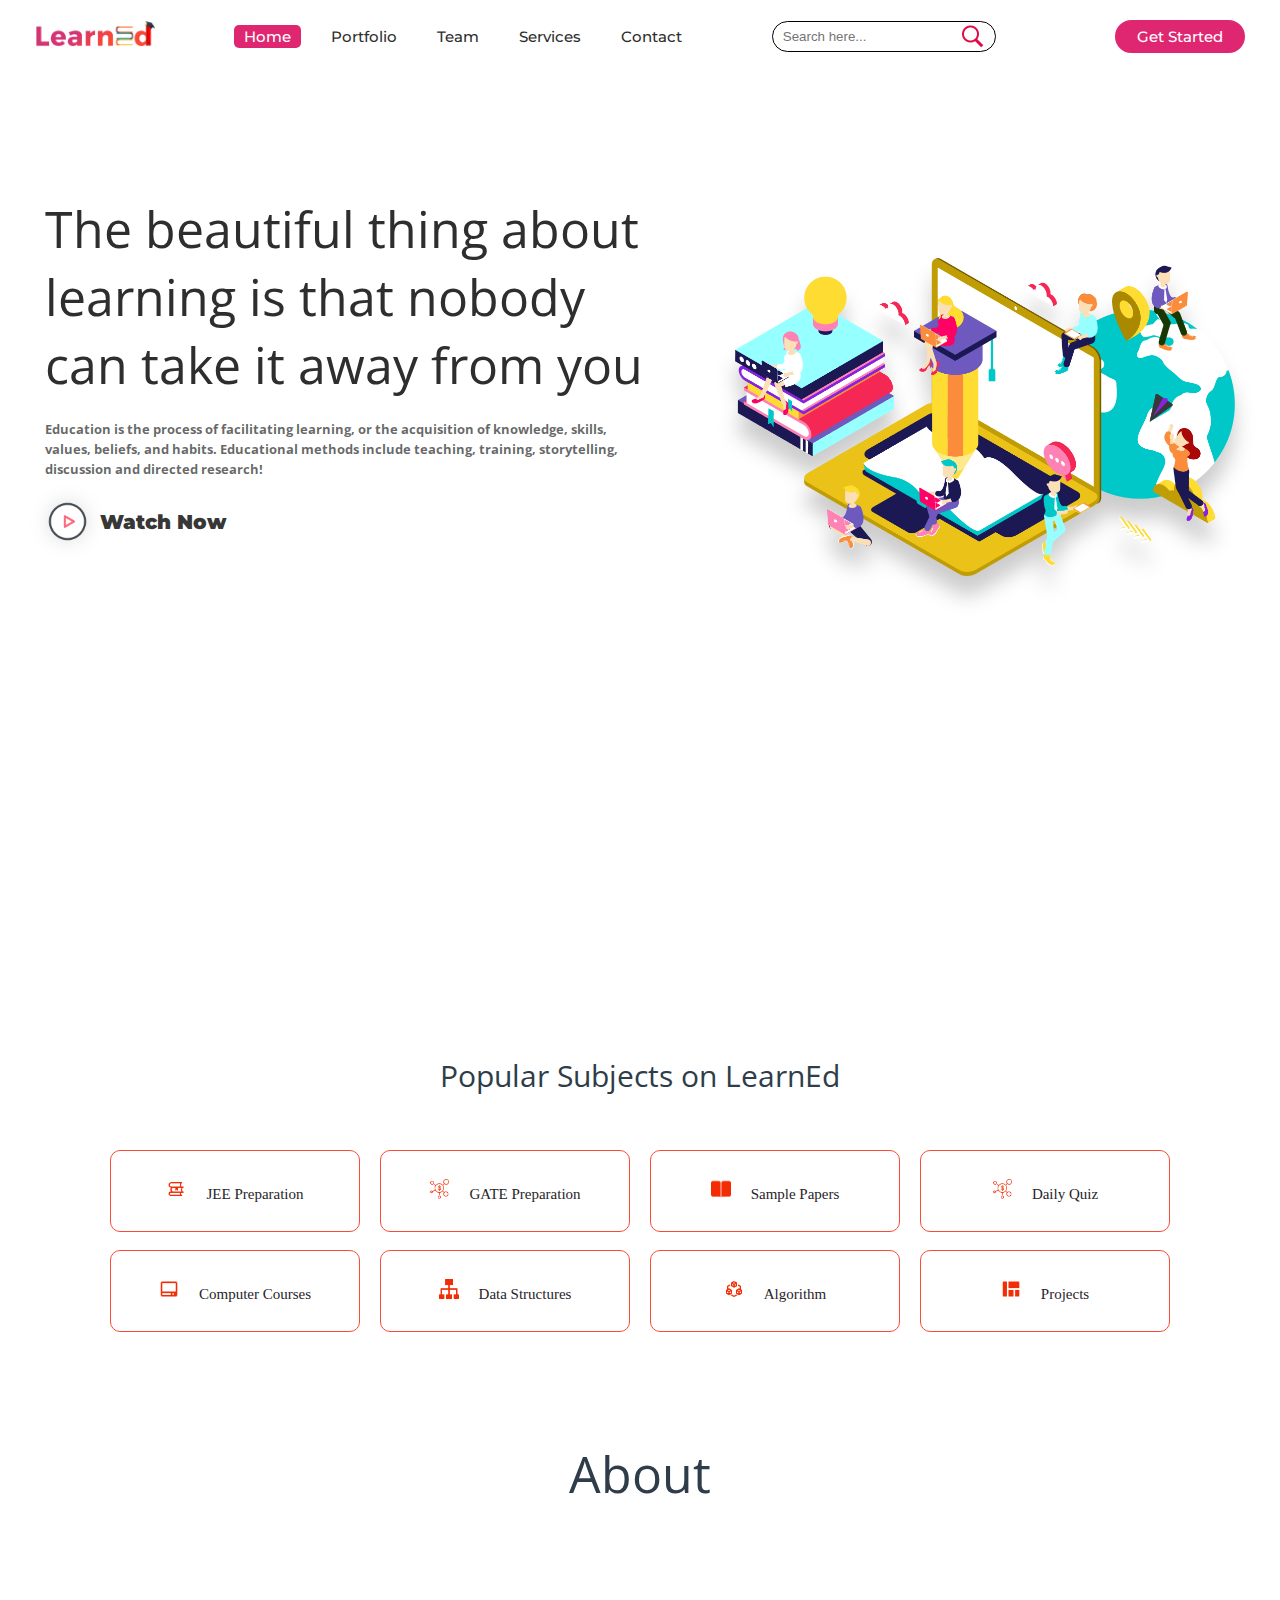
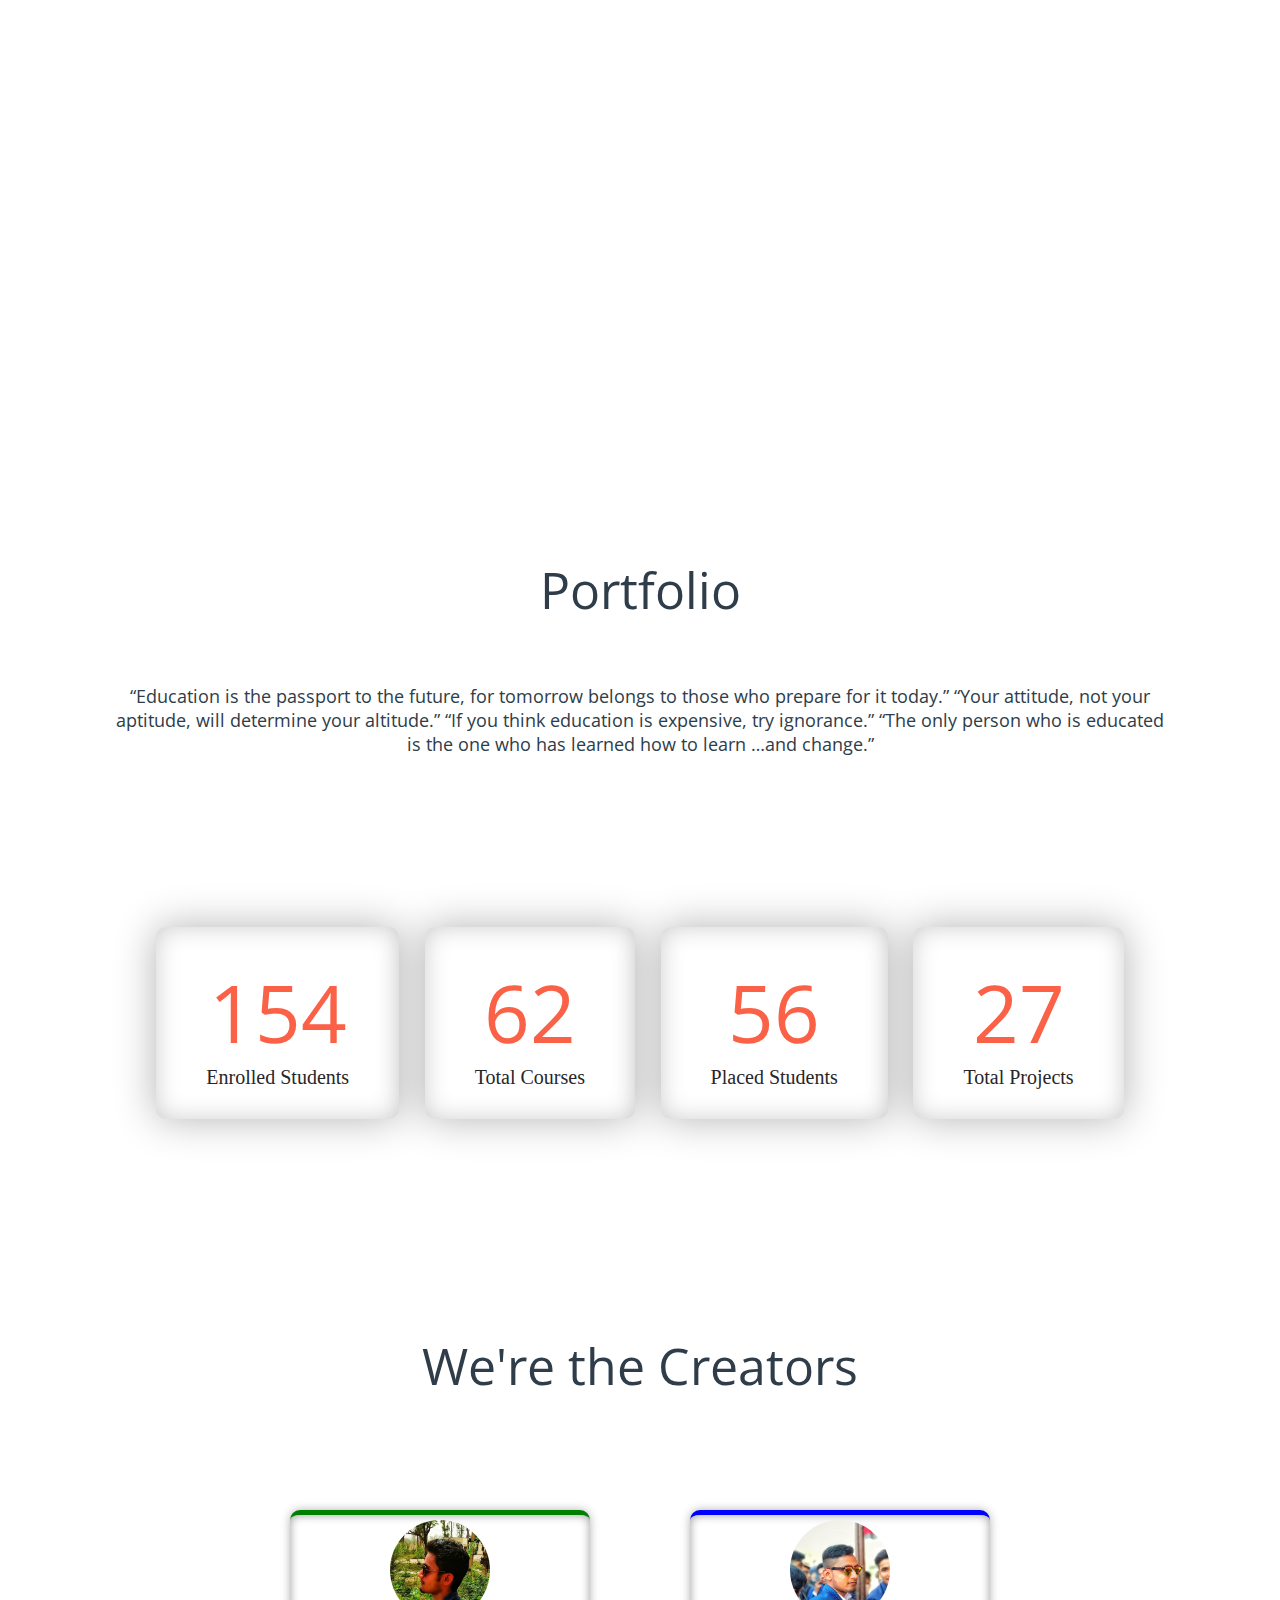
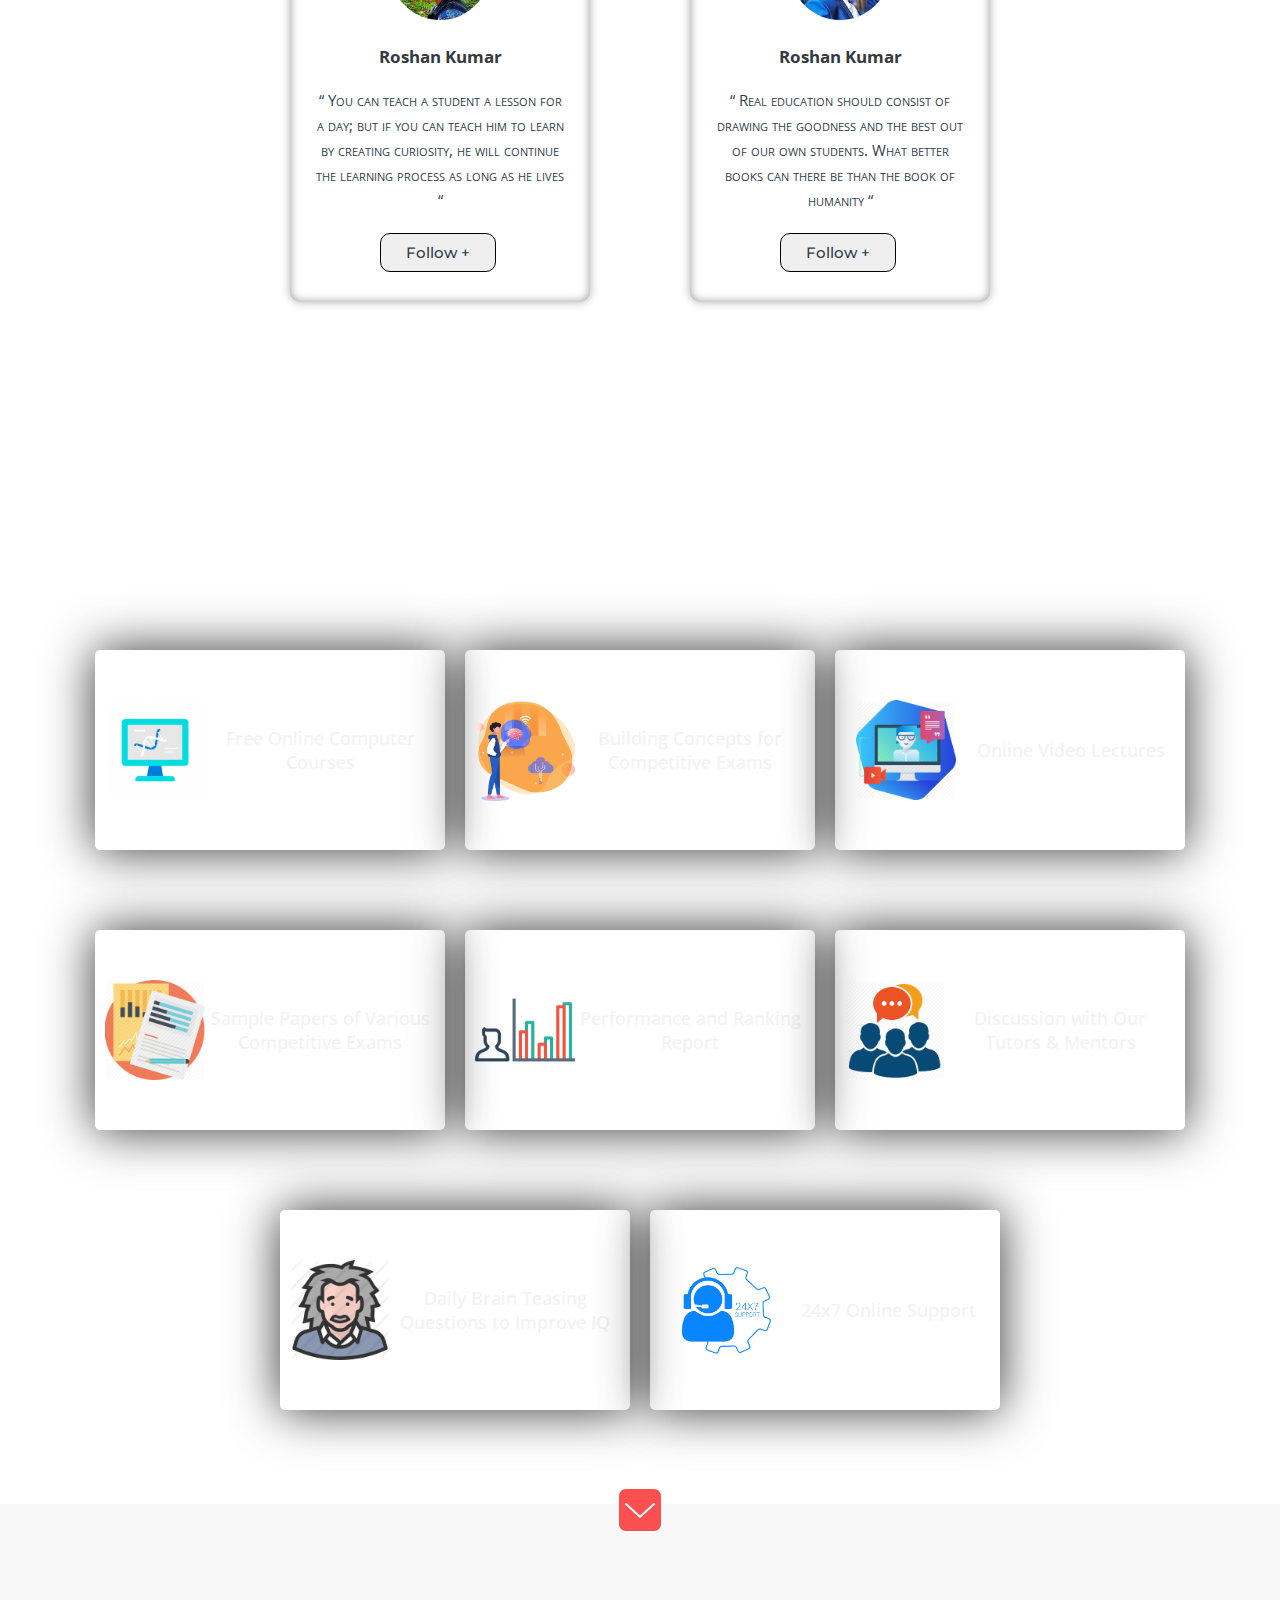
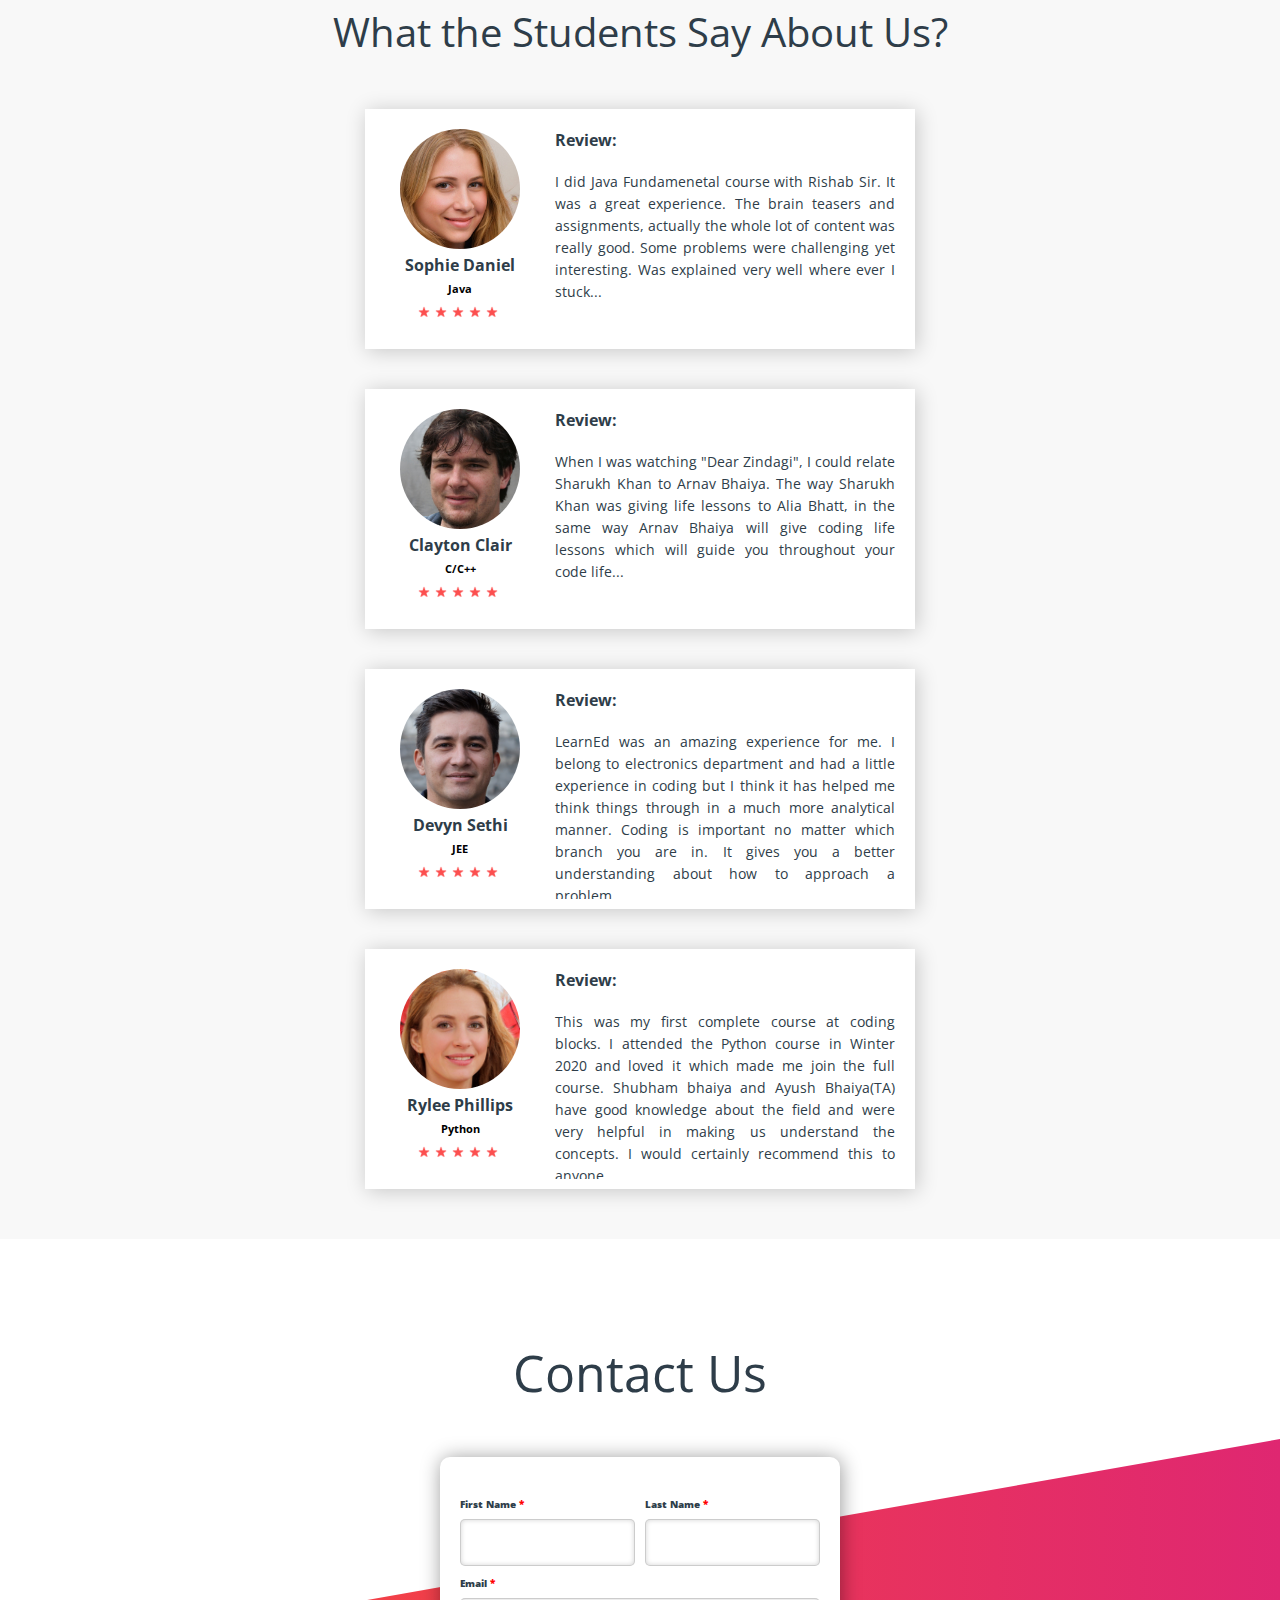
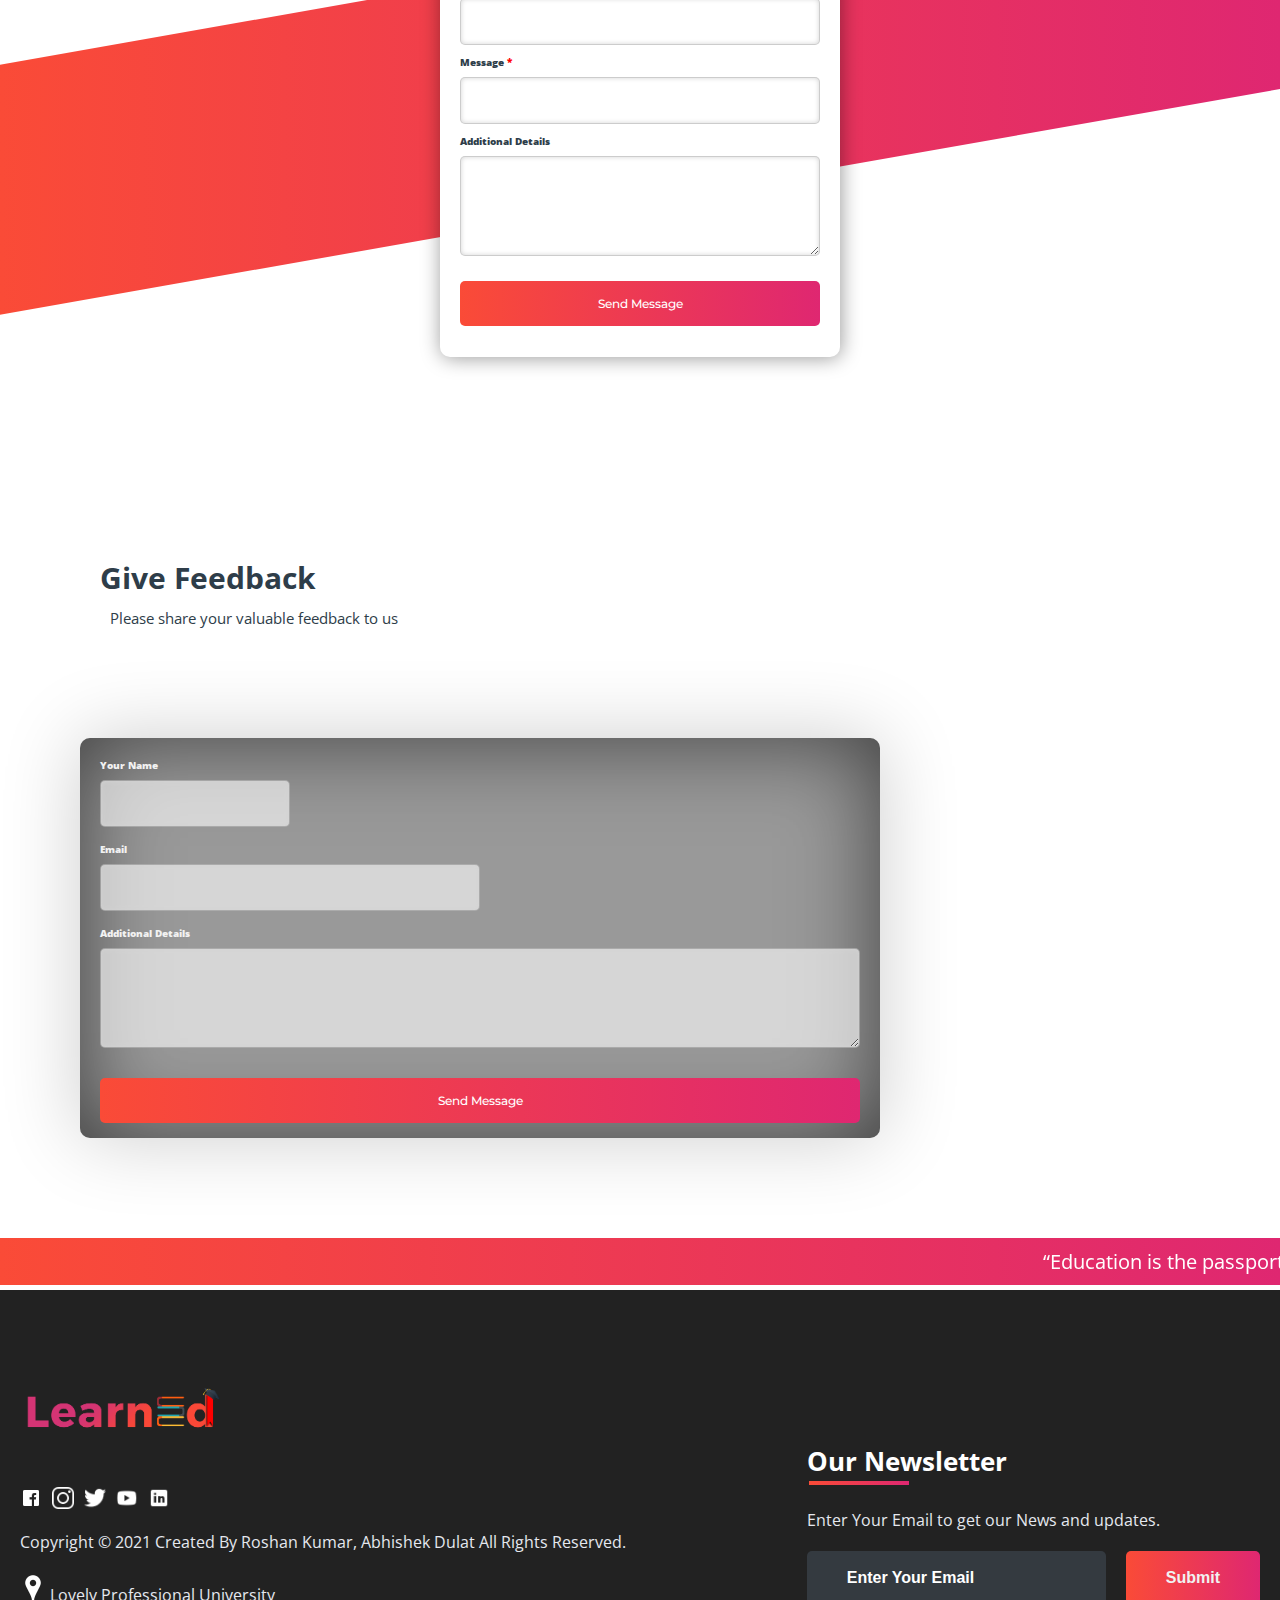
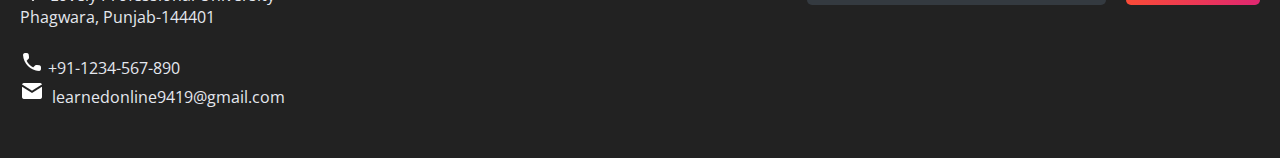
==== index.html @ 3f6e43b4 "created the project" ====
<!DOCTYPE html>
<html>
<head>
	<link rel="shortcut icon" type="png" href="images/icon/favicon.png">
	<meta charset="utf-8">
	<meta http-equiv="X-UA-Comaptible" content="IE=edge">
	<title>LearnEd</title>
	<meta name="desciption" content="">
	<meta name="viewport" content="width=device-width, initial-scale=1">
	<link rel="stylesheet" type="text/css" href="style.css">
	<script type="text/javascript" src="script.js"></script>
	<script src="https://code.jquery.com/jquery-3.2.1.js"></script>
	<script>
		$(window).on('scroll', function(){
  			if($(window).scrollTop()){
  			  $('nav').addClass('black');
 			 }else {
 		   $('nav').removeClass('black');
 		 }
		})
	</script>
</head>
<body>
<!-- Navigation Bar -->
	<header id="header">
		<nav>
			<div class="logo"><img src="images/icon/logo.png" alt="logo"></div>
			<ul>
				<li><a class="active" href="">Home</a></li>
				<li><a href="#portfolio_section">Portfolio</a></li>
				<li><a href="#team_section">Team</a></li>
				<li><a href="#services_section">Services</a></li>
				<li><a href="#contactus_section">Contact</a></li>
			</ul>
			<div class="srch"><input type="text" class="search" placeholder="Search here..."><img src="images/icon/search.png" alt="search" onclick=slide()></div>
			<a class="get-started" href="login.html">Get Started</a>
			<img src="images/icon/menu.png" class="menu" onclick="sideMenu(0)" alt="menu">
		</nav>
		<div class="head-container">
			<div class="quote">
				<p>The beautiful thing about learning is that nobody can take it away from you</p>
				<h5>Education is the process of facilitating learning, or the acquisition of knowledge, skills, values, beliefs, and habits. Educational methods include teaching, training, storytelling, discussion and directed research!</h5>
				<div class="play">
					<img src="images/icon/play.png" alt="play"><span><a href="https://www.youtube.com/watch?v=KFyrgDO1WXk" target="_blank">Watch Now</a></span>
				</div>
			</div>
			<div class="svg-image">
				<img src="images/extra/svg1.jpg" alt="svg">
			</div>
		</div>
		<div class="side-menu" id="side-menu">
			<div class="close" onclick="sideMenu(1)"><img src="images/icon/close.png" alt=""></div>
			<div class="user">
				<img src="images/creator/roshan.jpeg" alt="Username">
				<p>roshank9419</p>
			</div>
			<ul>
				<li><a href="#about_section">About</a></li>
				<li><a href="#portfolio_section">Portfolio</a></li>
				<li><a href="#team_section">Team</a></li>
				<li><a href="#services_section">Services</a></li>
				<li><a href="#contactus_section">Contact</a></li>
				<li><a href="#feedBACK">Feedback</a></li>
			</ul>
		</div>
	</header>


<!-- Some Popular Subjects -->
	<div class="title">
		<span>Popular Subjects on LearnEd</span>
	</div>
	<br><br>
	<div class="course">
		<center><div class="cbox">
		<div class="det"><a href="subjects/jee.html"><img src="images/courses/book.png">JEE Preparation</a></div>
		<div class="det"><a href="subjects/gate.html"><img src="images/courses/d1.png">GATE Preparation</a></div>
		<div class="det"><a href="subjects/jee.html#sample_papers"><img src="images/courses/paper.png">Sample Papers</a></div>
		<div class="det"><a href="subjects/quiz.html"><img src="images/courses/d1.png">Daily Quiz</a></div>
		</div></center>
		<div class="cbox">
		<div class="det"><a href="subjects/computer_courses.html"><img src="images/courses/computer.png">Computer Courses</a></div>
		<div class="det"><a href="subjects/computer_courses.html#data"><img src="images/courses/data.png">Data Structures</a></div>
		<div class="det"><a href="subjects/computer_courses.html#algo"><img src="images/courses/algo.png">Algorithm</a></div>
		<div class="det det-last"><a href="subjects/computer_courses.html#projects"><img src="images/courses/projects.png">Projects</a></div>
		</div>
	</div>

	
<!-- ABOUT -->
	<div class="diffSection" id="about_section">
		<center><p style="font-size: 50px; padding: 100px">About</p></center>
		<div class="about-content">
				<div class="side-image">
					<img class="sideImage" src="images/extra/e3.jpg">
				</div>
				<div class="side-text">
					<h2>What you think about us ?</h2>
					<p>Education is the process of facilitating learning, or the acquisition of knowledge, skills, values, beliefs, and habits. Educational methods include teaching, training, storytelling, discussion and directed research.<br> Educational website can include websites that have games, videos or topic related resources that act as tools to enhance learning and supplement classroom teaching. These websites help make the process of learning entertaining and attractive to the student, especially in today's age. <br>Using HTML(HyperText Markup Language), CSS(Cascading Style Sheet), JavaScript, we can make learning more easier and in a interesting way.</p>
				</div>
		</div>
	</div>


<!-- PORTFOLIO -->
	<div class="diffSection" id="portfolio_section">
		<center><p style="font-size: 50px; padding: 100px; padding-bottom: 40px;">Portfolio</p></center>
		<div class="content">
			<p>
				“Education is the passport to the future, for tomorrow belongs to those who prepare for it today.” “Your attitude, not your aptitude, will determine your altitude.” “If you think education is expensive, try ignorance.” “The only person who is educated is the one who has learned how to learn …and change.”
			</p>
		</div>
	</div>
	<div class="extra">
		<p>We're increasing this data every year</p>
		<div class="smbox">
		<span><center><div class="data">154</div><div class="det">Enrolled Students</div></center></span>
		<span><center><div class="data">62</div><div class="det">Total Courses</div></center></span>
		<span><center><div class="data">56</div><div class="det">Placed Students</div></center></span>
		<span><center><div class="data">27</div><div class="det">Total Projects</div></center></span>
		</div>
	</div>


<!-- TEAM -->
	<div class="diffSection" id="team_section">
		<center><p style="font-size: 50px; padding-top: 100px; padding-bottom: 60px;">We're the Creators</p></center>
		<div class="totalcard">
			<div class="card">
				<center><img src="images/creator/roshan1.jpeg"></center>
				<center><div class="card-title">Roshan Kumar</div>
				<div id="detail">
					<p>“ You can teach a student a lesson for a day; but if you can teach him to learn by creating curiosity, he will continue the learning process as long as he lives “</p>
					<div class="duty"></div>
					<a href="https://www.linkedin.com/in/roshan-kumar-a18b76179/" target="_blank"><button class="btn-roshan">Follow +</button></a>
				</div>
				</center>
			</div>
			<div class="card">
				<center><img src="images/creator/roshan2.jpeg"></center>
				<center><div class="card-title">Roshan Kumar</div>
				<div id="detail">
					<p>“ Real education should consist of drawing the goodness and the best out of our own students. What better books can there be than the book of humanity “</p>
					<div class="duty"></div>
					<a href="https://www.linkedin.com/in/roshan-kumar-a18b76179/" target="_blank"><button class="btn-akhil">Follow +</button></a>
				</div>
				</center>
			</div>
		</div>
	</div>


<!-- SERVICES -->
	<div class="service-swipe">
		<div class="diffSection" id="services_section">
		<center><p style="font-size: 50px; padding: 100px; padding-bottom: 40px; color: #fff;">Services</p></center>
		</div>
		<a href="subjects/computer_courses.html"><div class="s-card"><img src="images/icon/computer-courses.png"><p>Free Online Computer Courses</p></div></a>
		<a href="subjects/jee.html"><div class="s-card"><img src="images/icon/brainbooster.png"><p>Building Concepts for Competitive Exams</p></div></a>
		<a href="#"><div class="s-card"><img src="images/icon/online-tutorials.png"><p>Online Video Lectures</p></div></a>
		<a href="subjects/jee.html#sample_papers"><div class="s-card"><img src="images/icon/papers.jpg"><p>Sample Papers of Various Competitive Exams</p></div></a>
		<a href="#"><div class="s-card"><img src="images/icon/p3.png"><p>Performance and Ranking Report</p></div></a>
		<a href="#contactus_section"><div class="s-card"><img src="images/icon/discussion.png"><p>Discussion with Our Tutors & Mentors</p></div></a>
		<a href="subjects/quiz.html"><div class="s-card"><img src="images/icon/q1.png"><p>Daily Brain Teasing Questions to Improve IQ</p></div></a>
		<a href="#contactus_section"><div class="s-card"><img src="images/icon/help.png"><p>24x7 Online Support</p></div></a>
	</div>

<!-- Reviews by Students -->
<div id="makeitfull">
	<a href="#review_section"><img src="images/icon/makeitfull.png"></a>
</div>
<div class="review">
	<div class="diffSection" id="review_section">
		<center><p style="font-size: 40px; padding: 100px; padding-bottom: 40px; color: #2E3D49;">What the Students Say About Us?</p></center>
	</div>
	<div class="rev-container">
		<div class="rev-card">
			<div class="identity">
				<img src="images/creator/humanNotExist1.jpg"><p>Sophie Daniel</p>
				<h6>Java</h6>
				<div class="rating"><img src="images/icon/star.png"><img src="images/icon/star.png"><img src="images/icon/star.png"><img src="images/icon/star.png"><img src="images/icon/star.png"></div>
			</div>
			<div class="rev-cont">
				<p id="title">Review:</p>
				<p id="content">
					I did Java Fundamenetal course with Rishab Sir. It was a great experience. The brain teasers and assignments, actually the whole lot of content was really good. Some problems were challenging yet interesting. Was explained very well where ever I stuck...
				</p>
			</div>
		</div>
		<div class="rev-card">
			<div class="identity">
				<img src="images/creator/humanNotExist2.jpg"><p>Clayton Clair</p>
				<h6>C/C++</h6>
				<div class="rating"><img src="images/icon/star.png"><img src="images/icon/star.png"><img src="images/icon/star.png"><img src="images/icon/star.png"><img src="images/icon/star.png"></div>
			</div>
			<div class="rev-cont">
				<p id="title">Review:</p>
				<p id="content">
					When I was watching "Dear Zindagi", I could relate Sharukh Khan to Arnav Bhaiya. The way Sharukh Khan was giving life lessons to Alia Bhatt, in the same way Arnav Bhaiya will give coding life lessons which will guide you throughout your code life...
				</p>
			</div>
		</div>
		<div class="rev-card">
			<div class="identity">
				<img src="images/creator/humanNotExist3.jpg"><p>Devyn Sethi</p>
				<h6>JEE</h6>
				<div class="rating"><img src="images/icon/star.png"><img src="images/icon/star.png"><img src="images/icon/star.png"><img src="images/icon/star.png"><img src="images/icon/star.png"></div>
			</div>
			<div class="rev-cont">
				<p id="title">Review:</p>
				<p id="content">
					LearnEd was an amazing experience for me. I belong to electronics department and had a little experience in coding but I think it has helped me think things through in a much more analytical manner. Coding is important no matter which branch you are in. It gives you a better understanding about how to approach a problem...
				</p>
			</div>
		</div>
		<div class="rev-card">
			<div class="identity">
				<img src="images/creator/humanNotExist4.jpg"><p>Rylee Phillips</p>
				<h6>Python</h6>
				<div class="rating"><img src="images/icon/star.png"><img src="images/icon/star.png"><img src="images/icon/star.png"><img src="images/icon/star.png"><img src="images/icon/star.png"></div>
			</div>
			<div class="rev-cont">
				<p id="title">Review:</p>
				<p id="content">
					This was my first complete course at coding blocks. I attended the Python course in Winter 2020 and loved it which made me join the full course. Shubham bhaiya and Ayush Bhaiya(TA) have good knowledge about the field and were very helpful in making us understand the concepts. I would certainly recommend this to anyone...
				</p>
			</div>
		</div>
	</div>
</div>

<!-- CONTACT US -->
	<div class="diffSection" id="contactus_section">
		<center><p style="font-size: 50px; padding: 100px">Contact Us</p></center>
		<div class="csec"></div>
		<div class="back-contact">
			<div class="cc">
			<form action="mailto:roshank9419@gmail.com" method="post" enctype="text/plain">
				<label>First Name <span class="imp">*</span></label><label style="margin-left: 185px">Last Name <span class="imp">*</span></label><br>
				<center>
				<input type="text" name="" style="margin-right: 10px; width: 175px" required="required"><input type="text" name="lname" style="width: 175px" required="required"><br>
				</center>
				<label>Email <span class="imp">*</span></label><br>
				<input type="email" name="mail" style="width: 100%" required="required"><br>
				<label>Message <span class="imp">*</span></label><br>
				<input type="text" name="message" style="width: 100%" required="required"><br>
				<label>Additional Details</label><br>
				<textarea name="addtional"></textarea><br>
				<button type="submit" id="csubmit">Send Message</button>
			</form>
			</div>
		</div>
	</div>


<!-- FEEDBACK -->
	<div class="title2" id="feedBACK">
		<span>Give Feedback</span>
		<div class="shortdesc2">
			<p>Please share your valuable feedback to us</p>
		</div>
	</div>

	<div class="feedbox">
		<div class="feed">
			<form action="mailto:roshank9419@gmail.com" method="post" enctype="text/plain">
				<label>Your Name</label><br>
				<input type="text" name="" class="fname" required="required"><br>
				<label>Email</label><br>
				<input type="email" name="mail" required="required"><br>
				<label>Additional Details</label><br>
				<textarea name="addtional"></textarea><br>
				<button type="submit" id="csubmit">Send Message</button>
			</form>
		</div>
	</div>

<!-- Sliding Information -->
	<marquee style="background: linear-gradient(to right, #FA4B37, #DF2771); margin-top: 50px;" direction="left" onmouseover="this.stop()" onmouseout="this.start()" scrollamount="20"><div class="marqu">“Education is the passport to the future, for tomorrow belongs to those who prepare for it today.” “Your attitude, not your aptitude, will determine your altitude.” “If you think education is expensive, try ignorance.” “The only person who is educated is the one who has learned how to learn …and change.”</div></marquee>

<!-- FOOTER -->
	<footer>
		<div class="footer-container">
			<div class="left-col">
				<img src="images/icon/logo - Copy.png" style="width: 200px;">
				<div class="logo"></div>
				<div class="social-media">
					<a href="#"><img src="images/icon\fb.png"></a>
					<a href="#"><img src="images/icon\insta.png"></a>
					<a href="#"><img src="images/icon\tt.png"></a>
					<a href="#"><img src="images/icon\ytube.png"></a>
					<a href="#"><img src="images/icon\linkedin.png"></a>
				</div><br><br>
				<p class="rights-text">Copyright © 2021 Created By Roshan Kumar, Abhishek Dulat All Rights Reserved.</p>
				<br><p><img src="images/icon/location.png"> Lovely Professional University<br>Phagwara, Punjab-144401</p><br>
				<p><img src="images/icon/phone.png"> +91-1234-567-890<br><img src="images/icon/mail.png">&nbsp; learnedonline9419@gmail.com</p>
			</div>
			<div class="right-col">
				<h1 style="color: #fff">Our Newsletter</h1>
				<div class="border"></div><br>
				<p>Enter Your Email to get our News and updates.</p>
				<form class="newsletter-form">
					<input class="txtb" type="email" placeholder="Enter Your Email">
					<input class="btn" type="submit" value="Submit">
				</form>
			</div>
		</div>
	</footer>

</body>
</html>
---- style.css ----
@import url('https://fonts.googleapis.com/css?family=Montserrat:500&display=swap');
@import url('https://fonts.googleapis.com/css?family=Dancing+Script&display=swap');
@import url('https://fonts.googleapis.com/css?family=Open+Sans&display=swap');

* {
	box-sizing: border-box;
	margin: 0;
	padding: 0;
}

html {
	scroll-behavior: smooth;
}
body {
	background: #FFF;
	font-family: 'Open Sans', sans-serif;
}

header {
	height: 90vh;
	/* background: #000; */
}
.black {
	box-shadow: 0 2px 10px rgba(0, 0, 0, 0.5);
}
nav {
	padding-top: 20px;
	padding-bottom: 20px;
	top: 0;
	position: fixed;
	display: flex;
	width: 100%;
	z-index: 1000;
	background: #fff;
	justify-content: space-around;
	transition: 1.5s;
	align-items: center;
}
nav ul {
	display: flex;
	align-items: center;
}
nav ul li {
	list-style: none;
	margin: 5px 10px;
}
nav ul li a {
	padding: 2px 10px;
	color: #2e2e2e;
	cursor: pointer;
	transition: .5s;
	text-decoration: none;
}
nav ul li a:hover {
	color: #fff;
	border-radius: 5px;
	background: #DF2771;
}
.active {
	color: #fff;
	border-radius: 5px;
	background: #DF2771;
}
.srch {
	padding: 2px 10px;
	display: flex;
	/* align-items: center; */
	justify-content: center;
	/* background: #0066ff; */
	border: 1px solid;
	border-radius: 20px;
}
.srch img {
	width: 25px;
	cursor: pointer;
}
.srch .search {
	/* padding: 2px 10px; */
	outline: none;
	border: none;
	background: transparent;
}

.get-started {
	margin-left: 50px;
	padding: 5px 20px;
	border: 2px solid #DF2771;
	border-radius: 20px;
	text-decoration: none;
	
	transition: .5s;
	background-color: #DF2771;
	color: #fff;
}
.get-started:hover {
	color: #2e2e2e;
	background: #fff;
}
.logo img{
	width: 120px;
	cursor: pointer;
	transition: all 1s;
}

a, button {
	float: left;
	font-family: "Montserrat", sans-serif;
	font-weight: 500;
	font-size: 15px;
	color: #2E3D49;
	display: block;
	text-decoration: none;
	text-align: center;
}
.head-container {
	margin-top: 245px;
	display: flex;
	flex-wrap: wrap;
	align-items: center;
	justify-content: space-around;
}
.quote {
	width: 600px;
	transform: translateY(-50px);
}
.quote h5 {
	margin-top: 20px;
	color: #0009;
	line-height: 20px;
}
.quote p {
	font-size: 50px;
	color: #2e2e2e;
}
.quote .play {
	margin-top: 20px;
	display: flex;
	/* justify-content: center; */
	align-items: center;
}
.quote .play img {
	width: 45px;
	cursor: pointer;
	filter: drop-shadow(0 0 10px #0002);
}
.quote .play span a{
	margin-left: 10px;
	font-size: 20px;
	font-weight: 900;
	color: rgba(0, 0, 0, 0.8);
	cursor: pointer;
}
.svg-image img{
	width: 500px;
	filter: drop-shadow(0 20px 10px rgba(0,0,0,0.2));
}

/* SIDE MENU */
.menu {
	cursor: pointer;
	width: 25px;
	display: none;
}
.side-menu {
	width: 100%;
	height: 100%;
	background: rgba(182, 33, 90, 0.993);
	position: absolute;
	top: 0;
	transition: .8s;
	z-index: 2000;
	transform: translateX(-100%);
}
.side-menu ul {
	margin-top: 35%;
	display: flex;
	flex-direction: column;
	justify-content: center;
	/* background: #FA4B37; */
}
.side-menu ul li {
	list-style: none;
	/* background: #009900; */
	display: flex;
	justify-content: center;
	align-items: center;
	/* border-bottom: 1px solid #fff; */
	/* padding: 10px 0px; */
}
.side-menu ul li:hover a{
	background: #fff;
	color: #DF2771;
}
.side-menu ul li a{
	color: #FFF;
	width: 100%;
	font-size: 1em;
	/* background: #2E3D49; */
	text-decoration: none;
	padding: 15px 0px;
}
.close img{
	float: right;
	width: 35px;
	cursor: pointer;
	margin: 10px;
}
.user {
	display: flex;
	justify-content: center;
	align-items: center;
	margin-top: 10%;
}
.user img {
	width: 60px;
	border-radius: 50%;
	border: 2px solid #fff;
	filter: drop-shadow(0 10px 20px #0004);
	margin-right: 30px;
	cursor: pointer;
}
.user p {
	color: #fff;
	cursor: pointer;
}
.user img, .user p {
	opacity: 1;
}
/*Common things in all sections*/
#about_section, #portfolio_section, #team_section, #services_section, #contactus_section {
	font-family: 'Open Sans', sans-serif;
	color: #2E3D49;
	position: relative;
}
.diffSection {
	width: 100%;
	/*position: relative;*/
	justify-content: center;
	align-items: center;
}
.diffSection .content {
	margin: 10px;
	text-align: center;
	padding: 10px 100px;
	font-size: 1.1em;
}

/*PORTFOLIO*/
.extra {
	width: 100%;
}
.extra p {
	padding: 30px;
	padding-bottom: 150px;
	font-size: 50px;
	text-align: center;
	color: #fff;
	background-image: linear-gradient(rgba(0,0,0,0),rgba(0,0,0,0.7)),url("images/extra/b1.jpg");
	background-size: cover;
	background-attachment: fixed;
	font-family: cursive;
	z-index: -9;
}
.smbox {
	display: flex;
	flex-wrap: wrap;
	transform: translateY(-100px);
	justify-content: center;
}
.smbox span {
	margin: 1%;
	background: #fff;
	box-shadow: inset 0px 0px 25px rgba(0,0,0,0.2),
						0 0 40px rgba(0,0,0,0.3);
	border-radius: 10px;
	padding: 30px 50px;
	cursor: pointer;
}
.smbox span:hover {
	transform: scale(1.3);
	transition: .5s ease;
}
.smbox .data {
	font-size: 80px;
	color: #FA6146;	
}
.smbox .det {
	font-size: 20px;
	color: #272529;
	font-family: cursive;
}

/*Title*/
.title {
	 margin-top: 0px; 
	font-family: 'Open Sans', sans-serif;
	font-size: 30px;
	text-align: center;
	color: #2E3D49;
}

/*ABOUT*/
.about-content {
	width: 100%;
	position: relative;
	justify-content: center;
	flex-wrap: wrap;
	display: flex;
	align-items: center;
}
.about-content .side-text {
	width: 550px;
	padding: 50px 40px;
	background: #fff;
	box-shadow: 2px 0 100px rgba(0,0,0,0.3);
	border-radius: 5px;
	text-align: justify;
	line-height: 22px;
	opacity: 0;
	transform: translateX(-100px);
	transition: 1s ease-in-out;
}
.about-content .side-text-appear {
	opacity: 1;
	transform: translateX(0px);
}
.about-content .side-text h2 {
	padding: 10px;
}
.about-content .side-text p {
	padding: 10px;
}
.about-content .side-image img {
	width: 90%;
	border-radius: 5px;
}
.sideImage {
	transform: translateX(100px);
	opacity: 0;
	transition: .8s ease-in-out;
}
.sideImage-appear {
	opacity: 1;
	transform: translateX(0px);
}

/*POPULAR SUBJECTS*/
.cbox {
	position: relative;
	width: 100%;
	display: inline-flex;
	flex-wrap: wrap;
	justify-content: center;
}
.cbox .det {
	width: 250px;
	height: 80px;
	margin: 10px;
	background: #fff;
	cursor: pointer;
}
.cbox .det a{
	justify-content: space-around;
	width: 250px;
	padding: 28px;
	border-radius: 10px;
	border: 1px solid #FA4B37;
	font-size: 15px;
	color: #272529;
	font-family: cursive;
	text-decoration: none;
}
.cbox .det a:hover {
	background: linear-gradient(to right, #FA4B37, #DF2771);
	color: white;
}
.cbox .det a:hover img{
	filter: brightness(100);
}
.cbox img {
	width: 20px;
	margin-right: 20px;
}

/*TEAM SECTION*/
.totalcard {
	width: 100%;
	display: flex;
	flex-wrap: wrap;
	align-items: center;
	justify-content: center;
	margin-bottom: 50px;
}
.totalcard .card {
	margin: 50px;
	width: 300px;
	border-radius: 10px;
	background: #fff;
}
.totalcard .card{
	box-shadow: inset 0 0 10px rgba(0,0,0,0.4),
					0 0 10px rgba(0,0,0,0.3);
}
.card:nth-child(1){
	border-top: 5px solid green;
}
.card:nth-child(2){
	border-top: 5px solid blue;
}
.card:nth-child(1):hover {
	box-shadow: inset 0px 0px 10px rgba(0,255,0,0.5),
				1px 1px 30px rgba(0,255,0,0.5);
}
.card:nth-child(2):hover {
	box-shadow: inset 0px 0px 10px rgba(0,0,255,0.5),
				1px 1px 30px rgba(0,0,255,0.5);
}
.totalcard .card img {
	width: 100px;
	height: 100px;
	margin-top: 5px;
	cursor: pointer;
	border-radius: 50px;
	transition-duration: .8s;
}
.totalcard .card img:hover {
	transform: scale(3.5);
	border-radius: 0;
	box-shadow: 0 0 20px rgba(0,0,0,0.5);
}
#detail p{
	font-size: 15px;
	line-height: 25px;
	font-variant: small-caps;
	text-align: center;
	margin: 25px;
	margin-bottom: 0px;
	margin-top: 0px;
}
#detail button {
	outline: none;
	border-radius: 10px;
	border-style: none;
	border: 1px solid black;
	padding: 9px 25px;
	cursor: pointer;
	transition-duration: .4s;
}
#detail a {
	bottom: 80px;
	text-decoration: none;
	margin-bottom: 30px;
	margin-top: 20px;
	margin-left: 90px;
	align-self: center;
}
.btn-roshan:hover {
	background: rgba(0,255,0,0.7);
	color: #fff;
}
.btn-roshan2:hover {
	background: rgba(0,0,255,0.5);
	color: #fff;
}
.card-title {
	font-size: 17px;
	color: #343A40;
	padding: 20px;
	font-weight: 700;
}

/*Service Section*/
/*Service Section*/
.service-swipe {
	display: flex;
	flex-wrap: wrap;
	justify-content: center;
	align-items: center;
	background-image: linear-gradient(rgba(0,0,0,0),rgba(0,0,0,0.7)),url("images/extra/b3.jpg");
	background-size: cover;
	background-attachment: fixed;
}
.service-swipe .s-card img {
	width: 100px;
}
.service-swipe a {
	padding: 0;
	margin: 40px 10px;
}
.service-swipe .s-card {
	display: flex;
	justify-content: space-around;
	padding: 10px;
	align-items: center;
	text-align: center;
	width: 350px;
	height: 200px;
	box-shadow: inset 0 0 20px rgba(255,255,255,0.05),
					0 0 50px rgba(0,0,0,0.8);
	border-radius: 5px;
	cursor: pointer;
	transition-duration: .5s;
}
.service-swipe .s-card p {
	color: #f2f2f2;
	font-size: 1.2em;
	font-family: 'Open Sans',sans-serif;
}
.service-swipe .s-card:hover {
	box-shadow: 0 0 50px rgba(255,255,255,0.8);
	transform: translateY(-10px);
}

/*Contact Us Section*/
.csec {
	background: linear-gradient(to right, #FA4B37, #DF2771);
	background-attachment: fixed; 
	position: absolute;
	width: 100%;
	height: 250px;
	top: 200px;
	content: '';
	transform-origin: top right;
	transform: skewY(-10deg);
	z-index: -1;
}
.back-contact {
	margin-top: 0px;
	transform: translateY(-50px);
	display: flex;
	align-items: center;
	justify-content: space-around;
}
.cc {
	height: 400px;
	width: 400px;
	height: 500px;
	border-radius: 10px;
	justify-content: center;
	box-shadow: 1px 1px 20px rgba(0,0,0,0.4);
	background: #fff;
}
.cc form {
	margin: 5%;
	margin-top: 40px;
	width: 90%;
	height: 90%;
}
.cc form label {
	position: absolute;
	color: #2E3D49;
	font-size: 10px;
	font-weight: 800;
}
.cc form input {
	padding: 15px;
	margin-bottom: 10px;
	border-radius: 5px;
	box-shadow: inset 0 0 5px lightgray;
	border: 1px solid rgba(0,0,0,0.2);
	outline: none;
	color: #2E3D49;
	font-weight: 600;
}
.imp {
	color: red;
}
form textarea {
	width: 100%;
	height: 100px;
	box-shadow: inset 0 0 5px lightgray;
	border: 1px solid rgba(0,0,0,0.2);
	border-radius: 5px;
	outline: none;
	color: #2E3D49;
	font-weight: 600;
	padding: 15px;
}
#csubmit {
	margin-top: 20px; 
	background: linear-gradient(to right, #FA4B37, #DF2771);
	border-radius: 5px;
	border-style: none;
	outline: none;
	width: 100%;
	padding: 15px 25px;
	color: #fff;
	font-size: 12px;
	cursor: pointer;
}

/*REVIEW SECTION*/
#makeitfull {
	display: flex;
	justify-content: center;
	transform: translateY(35px);
}
#makeitfull img {
	width: 50px;
}
.review {
	background: #F8F8F8;
	width: 100%;
}
.rev-container {
	padding: 10px 10%;
	display: flex;
	flex-wrap: wrap;
	justify-content: space-around;
}
.rev-container .rev-card {
	/*overflow: hidden;*/
	width: 550px;
	height: 240px;
	margin-bottom: 40px;
	background: #fff;
	display: flex;
	padding: 10px;
	box-shadow: 2px 2px 20px rgba(0,0,0,0.2);
}
.rev-card:hover {
	box-shadow: 1px 1px 5px rgba(0,0,0,0.2);
}
.identity {
	display: flex;
	flex-wrap: wrap;
	justify-content: center;
	padding: 10px;
}
.identity img {
	width: 120px;
	height: 120px;
	transition-duration: .8s;
	border-radius: 50%;
}
.identity img:hover {
	transform: scale(2.2);
	border-radius: 0px;
	box-shadow: 0 0 20px rgba(0,0,0,0.3);
}
.identity p {
	width: 150px;
	font-weight: bold;
	color: #2E3D49;
	text-align: center;
}
.identity h6 {
	width: 150px;
	text-align: center;
}
.identity .rating img {
	width: 12px;
	height: 12px;
	margin-right: 5px;
}
.rev-cont {
	overflow: hidden;
}
.rev-cont #title {
	padding: 10px;
	color: #2E3D49;
	font-weight: bold;
}
.rev-cont #content {
	padding: 10px;
	font-size: .9em;
	color: #2E3D49;
	line-height: 22px;
	text-align: justify;
}


/*FEEDBACK*/
.title2 {
	position: relative;
	margin-top: 150px;
	margin-left: 100px;
}
.title2 span{
	font-weight: 700;
	font-family: 'Open Sans', sans-serif;
	font-size: 30px;
	color: #2E3D49;
}
.title2 .shortdesc2 {
	padding: 10px;
	font-family: 'Open Sans', sans-serif;
	font-size: 15px;
	color: #2E3D49;
	margin-bottom: 10px;
}
.feedbox {
	margin-top: 50px;
	width: 100%;
	display: flex;
	background-image: linear-gradient(rgba(0,0,0,0),rgba(0,0,0,0.7)),url("images/extra/b4.jpg");
	background-size: cover;
	padding: 50px 80px;
	background-attachment: fixed;
}
.feed {
	width: 800px;
	height: 400px;
	position: relative;
	border-radius: 10px;
	justify-content: center;
	box-shadow: inset 0 0 90px rgba(0,0,0,0.6),
					0 0 80px rgba(0,0,0,0.2);
	background: rgba(0,0,0,0.4);
}
.feed form {
	width: 100%;
	height: 100%;
	padding: 20px;
}

.feed form label {
	position: absolute;
	color: #f2f2f2;
	font-size: 10px;
	font-weight: 800;
}
.feed form input, .feed textarea {
	padding: 15px;
	border-radius: 5px;
	box-shadow: inset 0 0 5px lightgray;
	border: 1px solid rgba(0,0,0,0.2);
	outline: none;
	color: #2E3D49;
	background: #fff9;
	font-weight: 600;
}
.feed form input {
	margin-bottom: 15px;
	width: 50%;
}
.feed form .fname {
	width: 25%;
}
.feed form textarea {
	width: 100%;
	height: 100px;
}
.feed #csubmit {
	margin-top: 25px; 
	background: linear-gradient(to right, #FA4B37, #DF2771);
	border-radius: 5px;
	border-style: none;
	outline: none;
	width: 100%;
	padding: 15px 25px;
	color: #fff;
	font-size: 12px;
	cursor: pointer;
}

/*SCROLLING TEXT*/
.marqu {
	text-align: center;
	justify-content: center;
	color: #fff;
	font-size: 20px;
	padding: 10px;
}

/*FOOTER*/
footer {
	color: #E5E8EF;
	background: #000D;
	padding: 50px 0; 
}
footer .footer-container {
	max-width: 1300px;
	margin: auto;
	padding: 0 20px;
	display: flex;
	justify-content: space-between;
	align-items: center;
	flex-wrap: wrap-reverse;
}
footer .social-media img{
	width: 22px;
}
footer .logo {
	width: 180px;
	color: #fff;
}
footer .social-media a{
	margin-right: 10px;
	font-size: 22px;
	text-decoration: none;
}
footer .right-col h1{
	font-size: 26px;
}
footer .border{
	width: 100px;
	height: 4px;
	background: linear-gradient(to right, #FA4B37, #DF2771);
	margin: 2px;
}
footer .newsletter-form {
	display: flex;
	justify-content: center;
	align-items: center;
	flex-wrap: wrap;
}
footer input::placeholder {
  color: white !important;
}
footer .txtb {
	flex: 1;
	padding: 18px 40px;
	font-size: 16px;
	background: #343A40;
	border: none;
	font-weight: 700;
	outline: none;
	border-radius: 5px;
	min-width: 260px;
	margin-top: 20px;
	color: white;
}
footer .btn {
	margin-top: 20px;
	padding: 18px 40px;
	font-size: 16px;
	color: #f1f1f1;
	background: linear-gradient(to right, #FA4B37, #DF2771);
	border: none;
	font-weight: 700;
	outline: none;
	border-radius: 5px;
	margin-left: 20px;
	cursor: pointer;
	transition: opacity .3s linear;	
}
footer .btn:hover {
	opacity: .7;
}

/*PROPERTIES FOR MAKING WEBSITE RESPONSIVE*/
@media screen and (max-width: 960px) {
	.footer-container {
		max-width: 600px;
	}
	.right-col {
		width: 100%;
		margin-bottom: 60px;
	}
	.left-col {
		width: 100%;
		text-align: center;
	}
	.social-media {
		display: flex;
		justify-content: center;
	}
	.logo {
		transition: 1s;
		margin-left: 30%;
	}
	nav ul, .srch, .get-started{
		display: none;
	}
	.menu {
		display: block;
	}
	nav {
		padding-bottom: 20px;
		border-bottom: 1px solid #0005;
		/* position: fixed; */
		/* top: 0; */
	}
	.quote p, .quote h5, .play {
		justify-content: center;
		text-align: center;
	}
	.quote p {
		font-size: 30px;
	}
	.service-container .right-side img {
		width: 90%;
	}
	.title {
		margin-top: 0px;
	}
	
}
@media screen and (max-width: 700px) {
	footer .btn{
		margin: 0;
		width: 100%;
		margin-top: 20px;
	}
	.svg-image img {
		width: 90%;
		margin: 20px;
		/* align-self: center; */
	}
}

@media screen and (max-width: 1000px) {	
	.feedbox form input, .feedbox form .fname{
		width: 100%;
	}
}
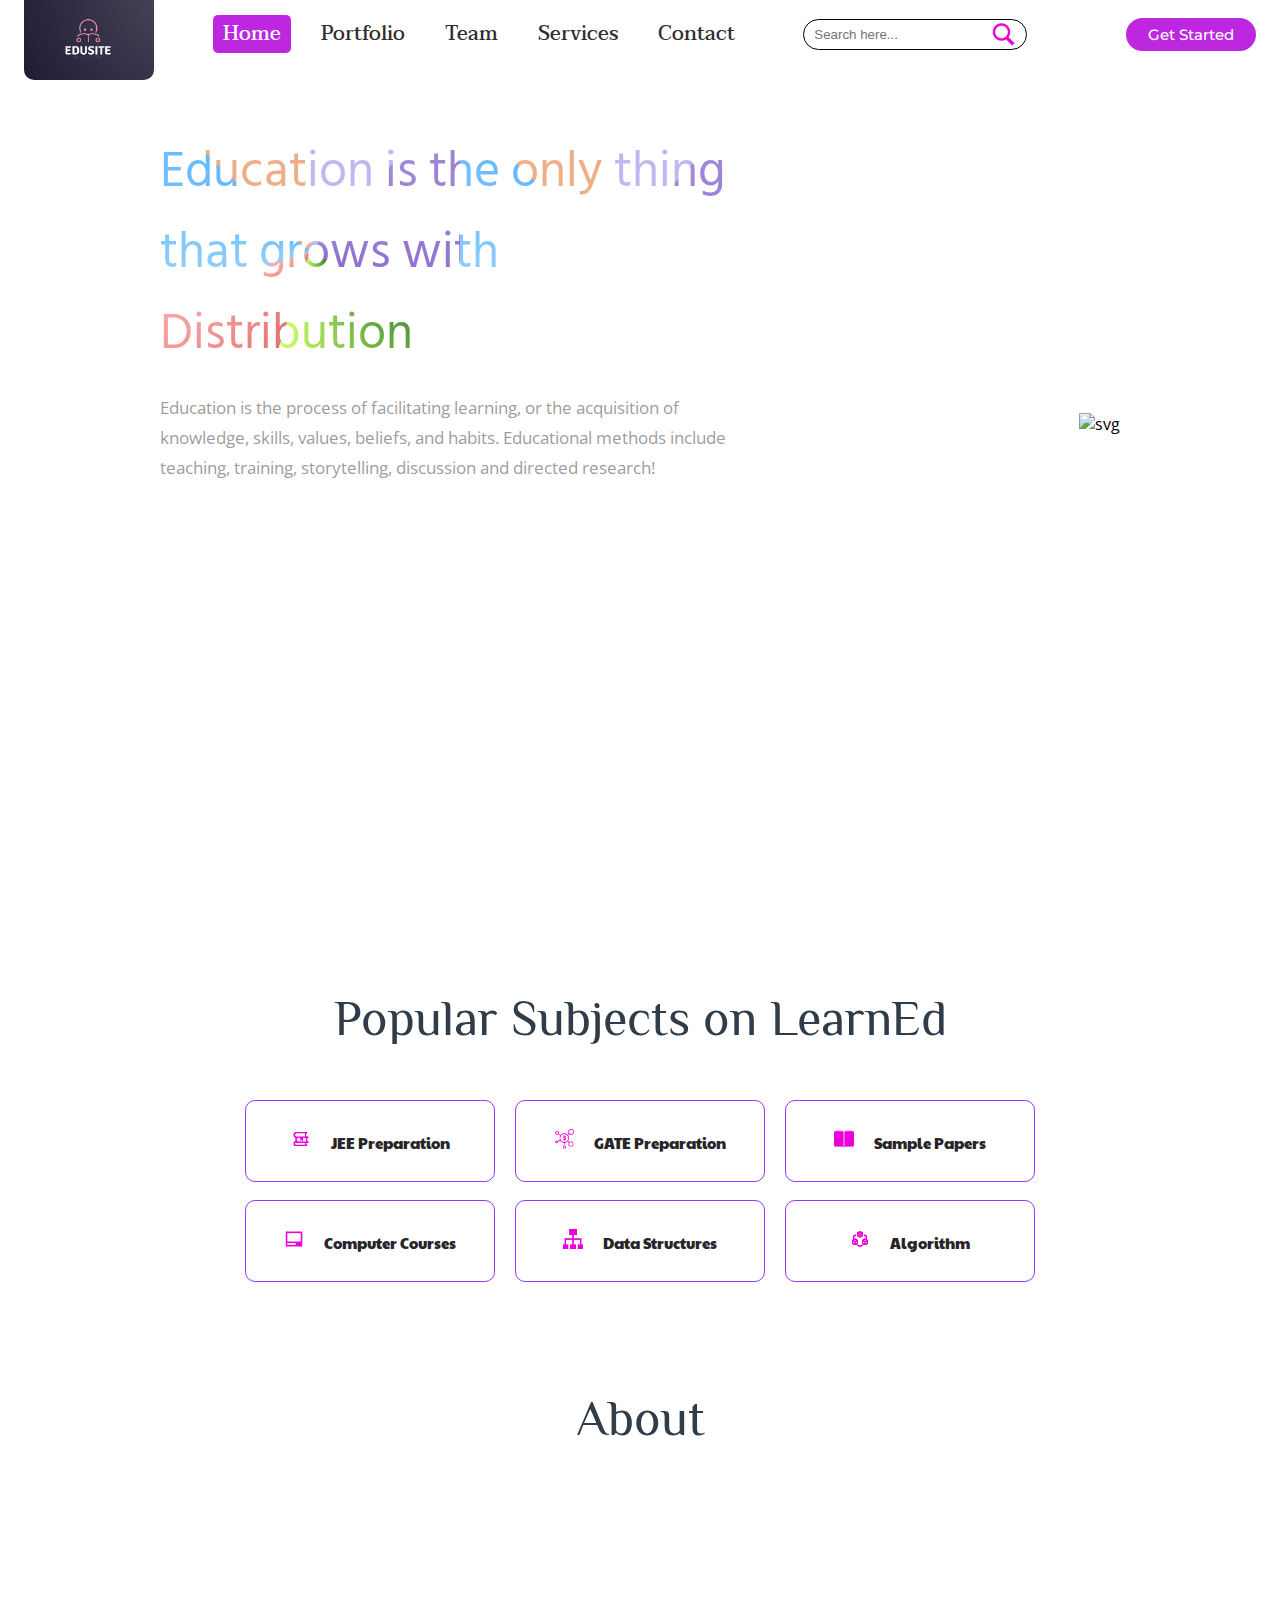
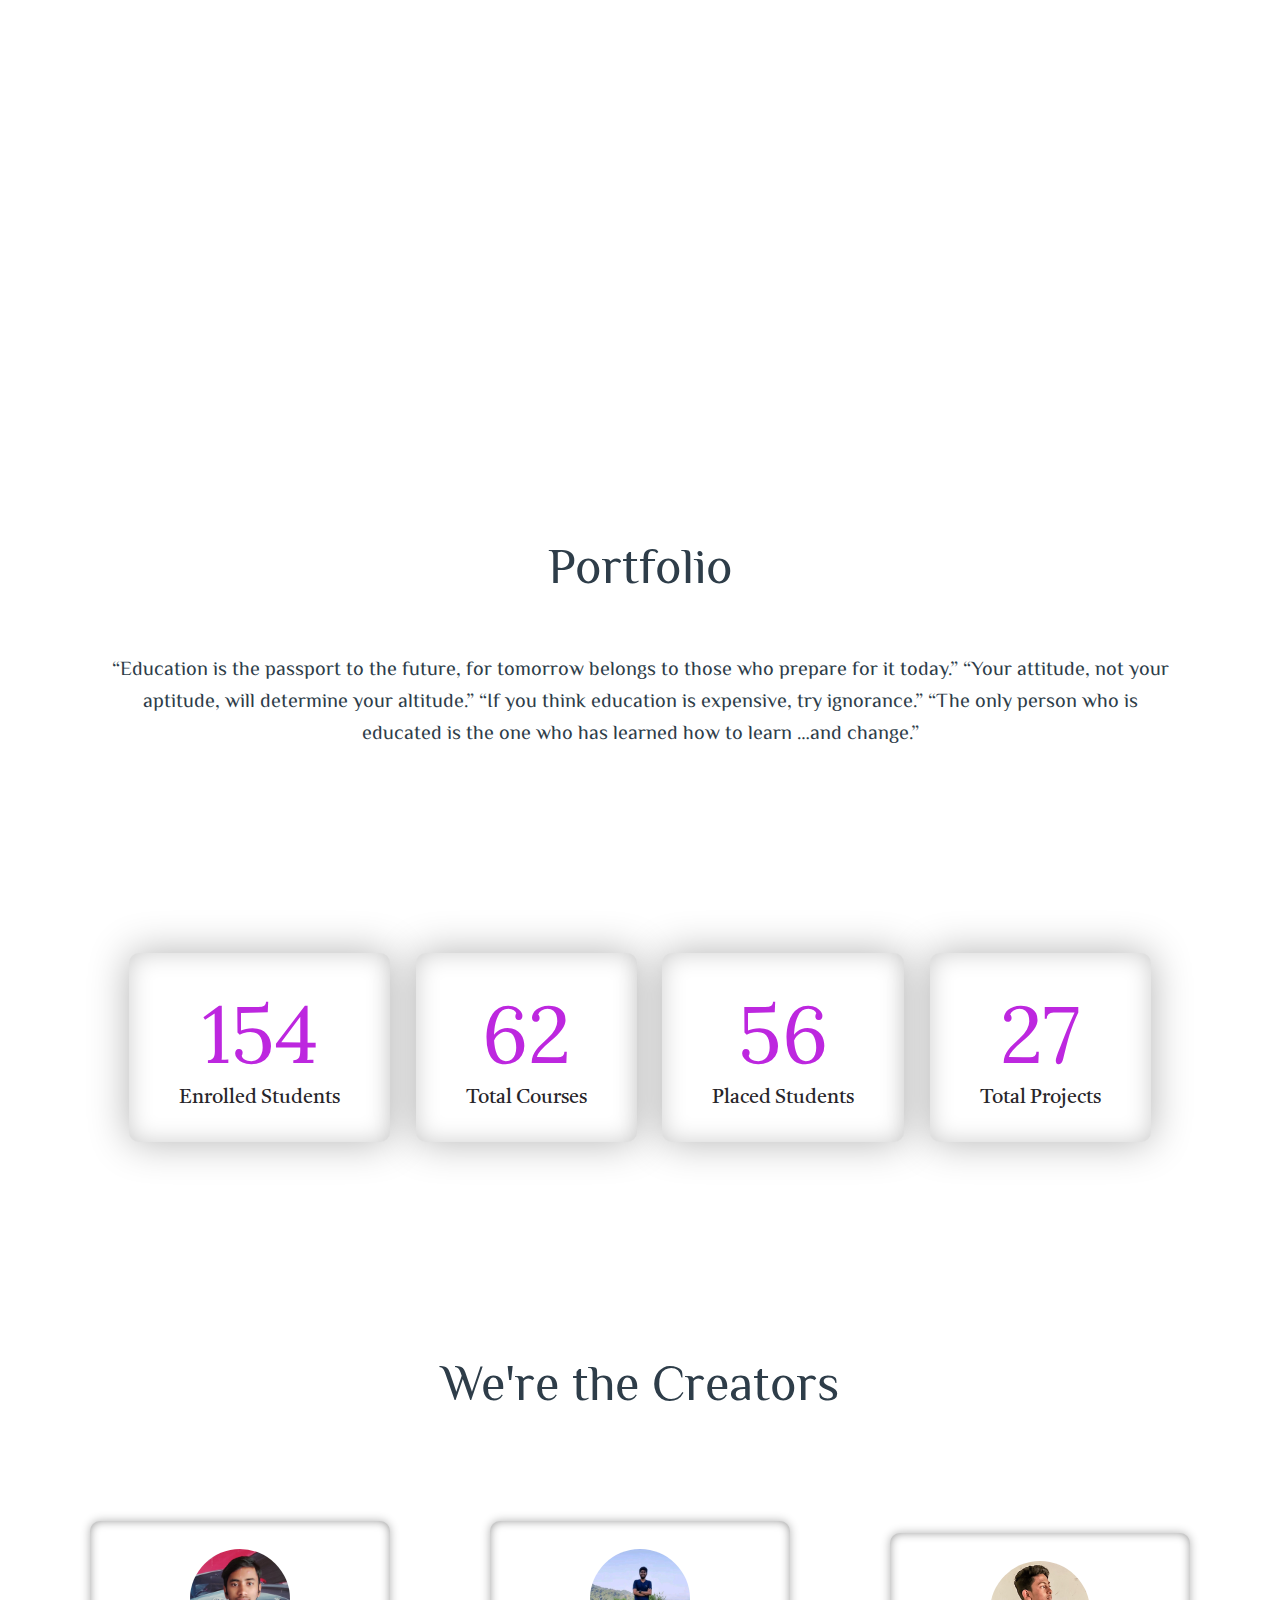
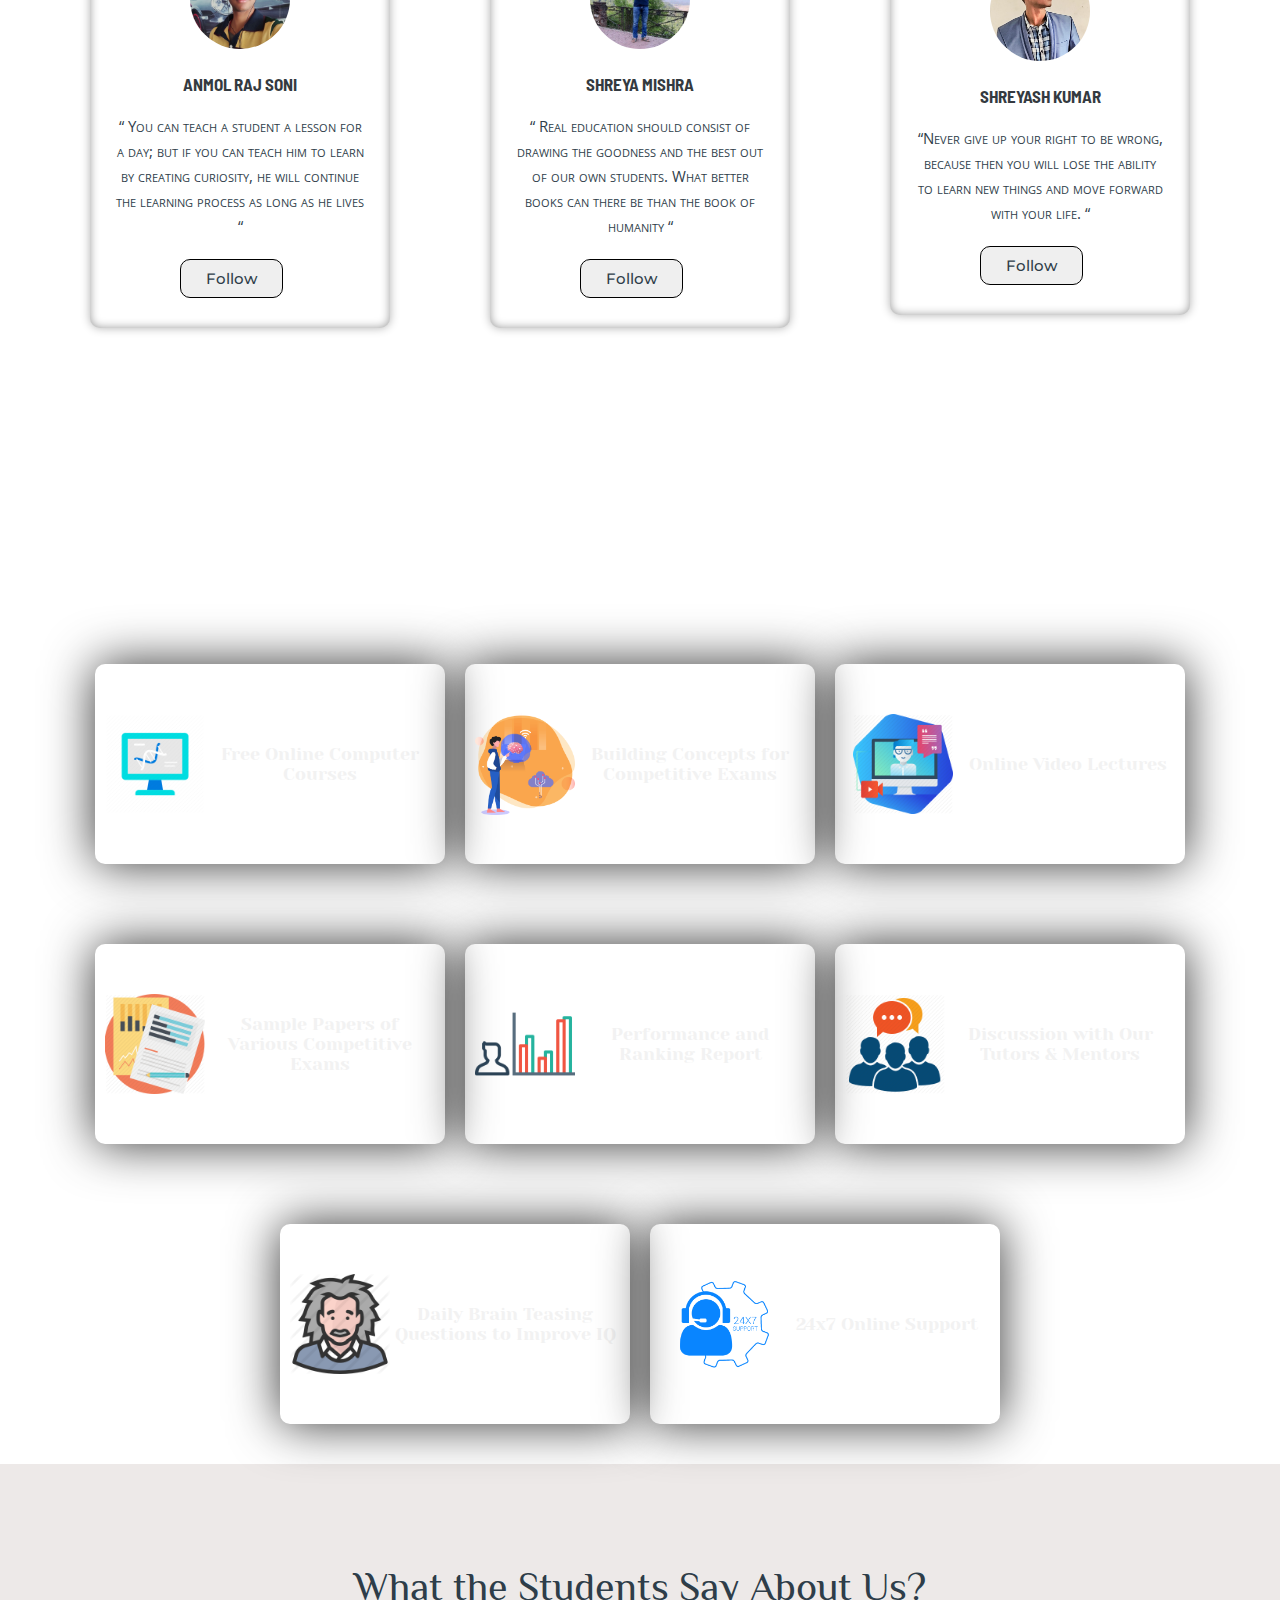
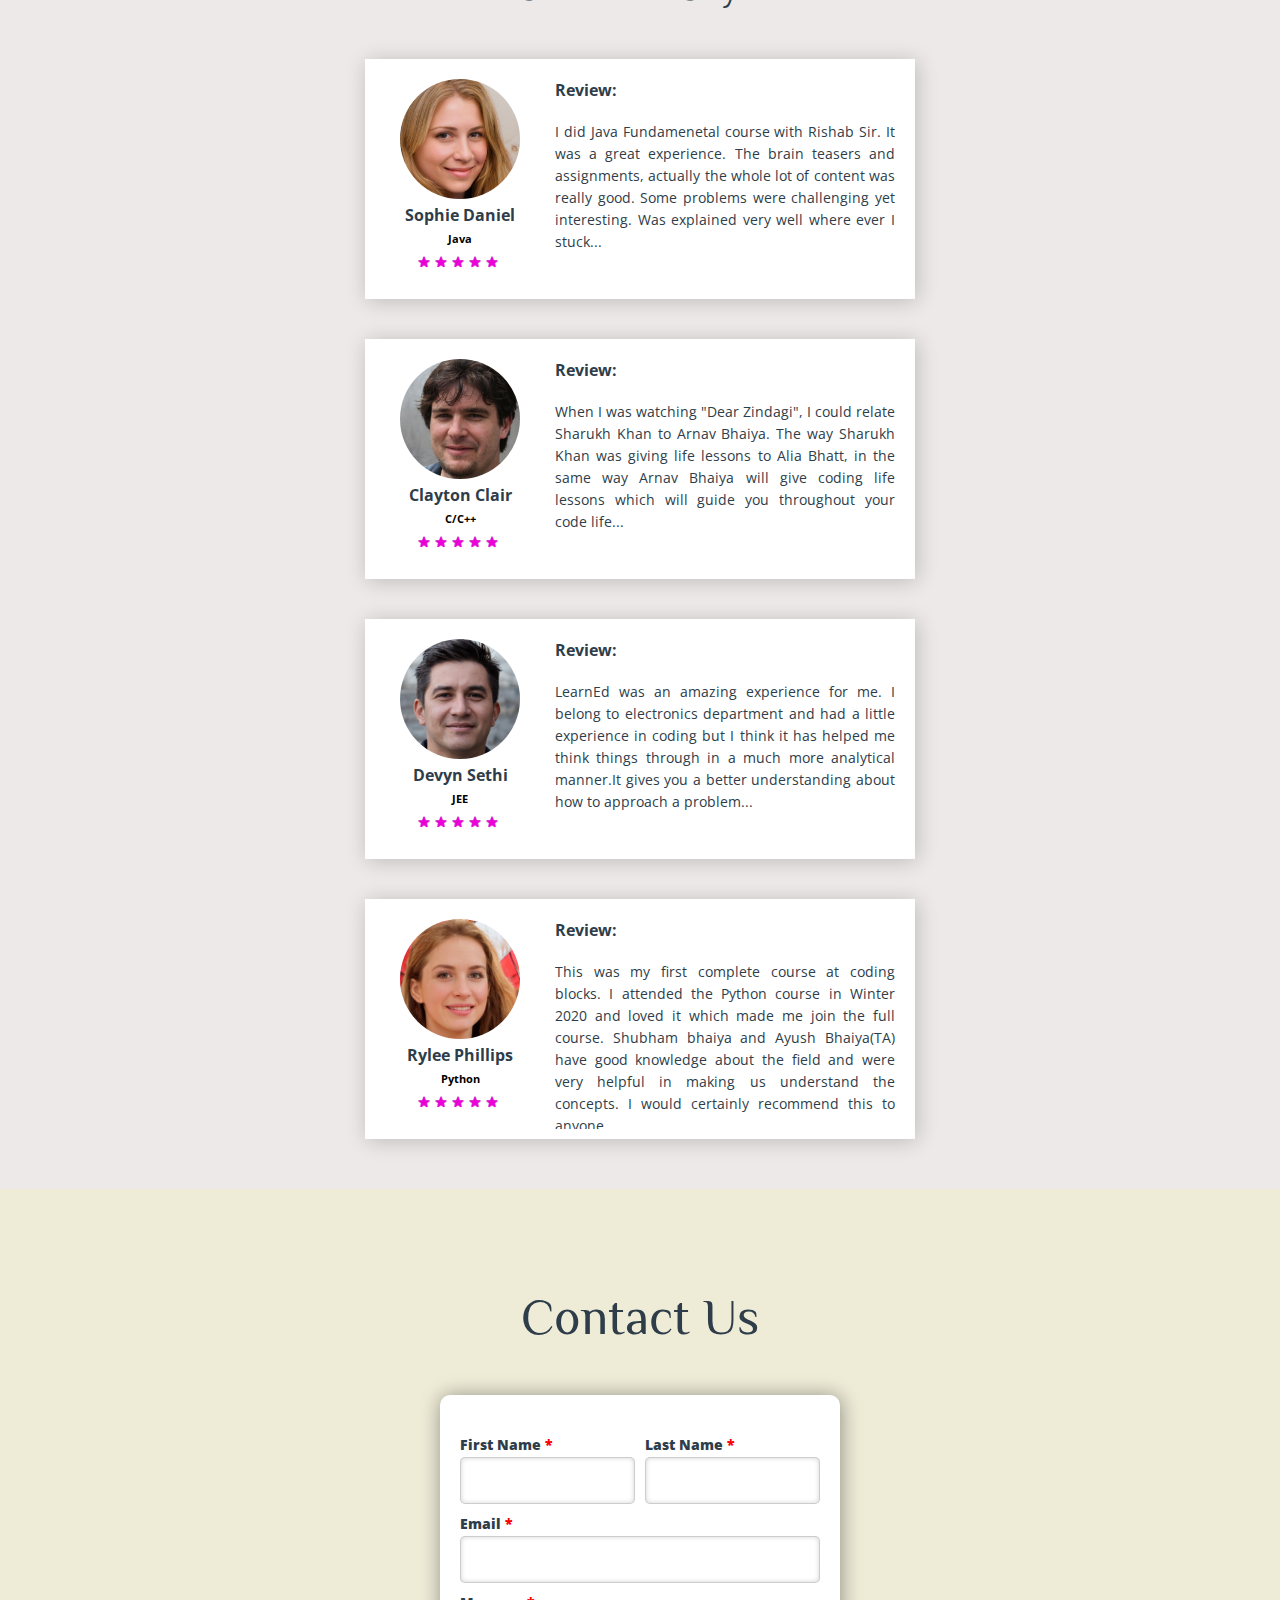
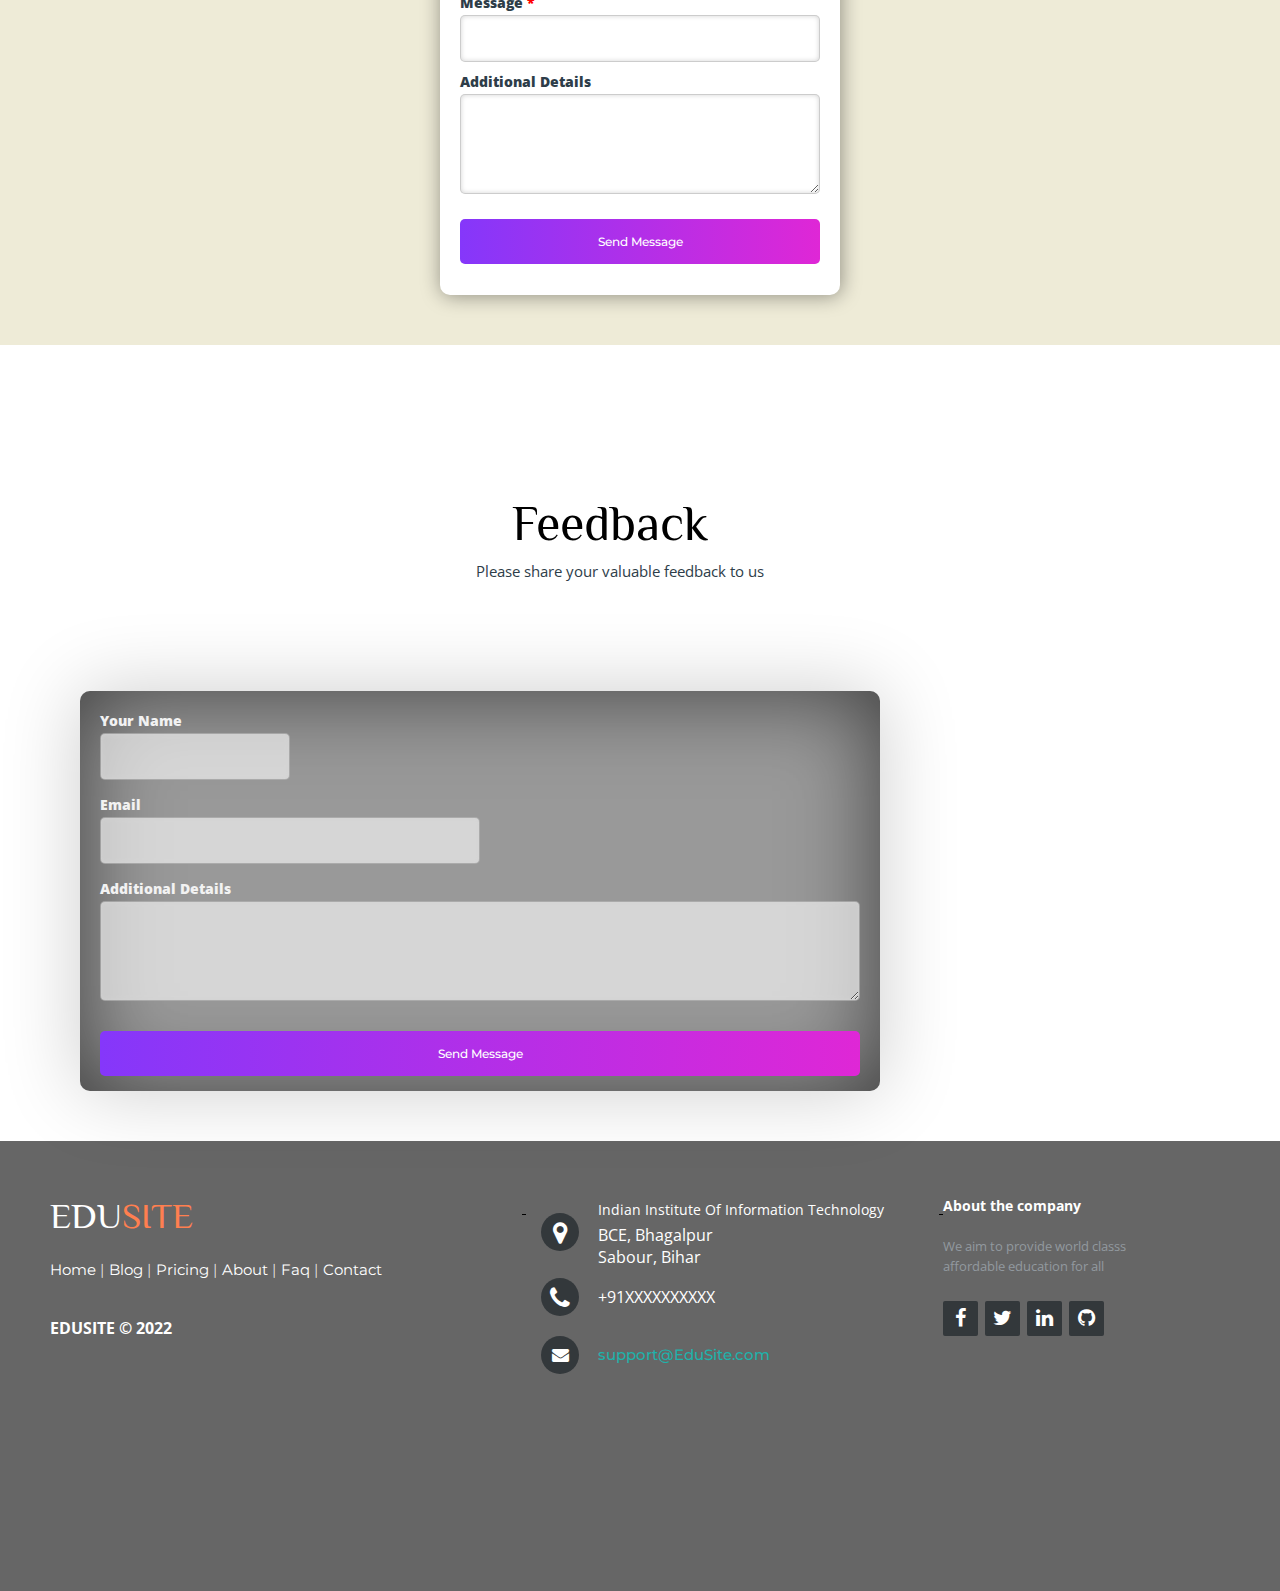
==== commit 9b302c7a: "modified the site" ====
--- a/index.html
+++ b/index.html
@@ -1,58 +1,70 @@
 <!DOCTYPE html>
 <html>
+
 <head>
-	<link rel="shortcut icon" type="png" href="images/icon/favicon.png">
+	<link rel="shortcut icon" type="png" href="images/icon/fav.png">
 	<meta charset="utf-8">
 	<meta http-equiv="X-UA-Comaptible" content="IE=edge">
-	<title>LearnEd</title>
+	<title>EduSite</title>
 	<meta name="desciption" content="">
 	<meta name="viewport" content="width=device-width, initial-scale=1">
 	<link rel="stylesheet" type="text/css" href="style.css">
+	<link rel="stylesheet" href="https://cdnjs.cloudflare.com/ajax/libs/font-awesome/4.7.0/css/font-awesome.min.css">
 	<script type="text/javascript" src="script.js"></script>
 	<script src="https://code.jquery.com/jquery-3.2.1.js"></script>
 	<script>
-		$(window).on('scroll', function(){
-  			if($(window).scrollTop()){
-  			  $('nav').addClass('black');
- 			 }else {
- 		   $('nav').removeClass('black');
- 		 }
+		$(window).on('scroll', function () {
+			if ($(window).scrollTop()) {
+				$('nav').addClass('black');
+			} else {
+				$('nav').removeClass('black');
+			}
 		})
 	</script>
 </head>
+
 <body>
-<!-- Navigation Bar -->
+	<!-- Navigation Bar -->
 	<header id="header">
 		<nav>
-			<div class="logo"><img src="images/icon/logo.png" alt="logo"></div>
-			<ul>
-				<li><a class="active" href="">Home</a></li>
-				<li><a href="#portfolio_section">Portfolio</a></li>
-				<li><a href="#team_section">Team</a></li>
-				<li><a href="#services_section">Services</a></li>
-				<li><a href="#contactus_section">Contact</a></li>
-			</ul>
-			<div class="srch"><input type="text" class="search" placeholder="Search here..."><img src="images/icon/search.png" alt="search" onclick=slide()></div>
+			<div class="logo">
+				<!--<img src="images/icon/logo.png" alt="logo">-->
+				<img src="images/icon/icon2.png" alt="logo">
+			</div>
+			<div class="lists">
+				<ul>
+					<li><a class="active home_text" href="">Home</a></li>
+					<li><a class="home_text" href="#portfolio_section">Portfolio</a></li>
+					<li><a class="home_text" href="#team_section">Team</a></li>
+					<li><a class="home_text" href="#services_section">Services</a></li>
+					<li><a class="home_text" href="#contactus_section">Contact</a></li>
+				</ul>
+			</div>
+			<div class="srch"><input type="text" class="search" placeholder="Search here..."><img
+					src="images/icon/search.png" alt="search" onclick=slide()></div>
 			<a class="get-started" href="login.html">Get Started</a>
 			<img src="images/icon/menu.png" class="menu" onclick="sideMenu(0)" alt="menu">
 		</nav>
 		<div class="head-container">
 			<div class="quote">
-				<p>The beautiful thing about learning is that nobody can take it away from you</p>
-				<h5>Education is the process of facilitating learning, or the acquisition of knowledge, skills, values, beliefs, and habits. Educational methods include teaching, training, storytelling, discussion and directed research!</h5>
-				<div class="play">
+				<p>Education is the only thing that grows with Distribution</p>
+				<h5>Education is the process of facilitating learning, or the acquisition of knowledge, skills, values,
+					beliefs, and habits. Educational methods include teaching, training, storytelling, discussion and
+					directed research!</h5>
+				<!--<div class="play">
 					<img src="images/icon/play.png" alt="play"><span><a href="https://www.youtube.com/watch?v=KFyrgDO1WXk" target="_blank">Watch Now</a></span>
-				</div>
+				</div>-->
 			</div>
 			<div class="svg-image">
-				<img src="images/extra/svg1.jpg" alt="svg">
+				<!--<img src="images/extra/svg1.jpg" alt="svg">-->
+				<img src="https://i.gifer.com/7nvU.gif" alt="svg">
 			</div>
 		</div>
 		<div class="side-menu" id="side-menu">
 			<div class="close" onclick="sideMenu(1)"><img src="images/icon/close.png" alt=""></div>
 			<div class="user">
-				<img src="images/creator/roshan.jpeg" alt="Username">
-				<p>roshank9419</p>
+				<img src="images/icon/icon2.png" alt="Username">
+
 			</div>
 			<ul>
 				<li><a href="#about_section">About</a></li>
@@ -66,198 +78,327 @@
 	</header>
 
 
-<!-- Some Popular Subjects -->
+	<!-- Some Popular Subjects -->
 	<div class="title">
 		<span>Popular Subjects on LearnEd</span>
 	</div>
 	<br><br>
 	<div class="course">
-		<center><div class="cbox">
-		<div class="det"><a href="subjects/jee.html"><img src="images/courses/book.png">JEE Preparation</a></div>
-		<div class="det"><a href="subjects/gate.html"><img src="images/courses/d1.png">GATE Preparation</a></div>
-		<div class="det"><a href="subjects/jee.html#sample_papers"><img src="images/courses/paper.png">Sample Papers</a></div>
-		<div class="det"><a href="subjects/quiz.html"><img src="images/courses/d1.png">Daily Quiz</a></div>
-		</div></center>
+		<center>
+			<div class="cbox">
+				<div class="det"><a href="subjects/jee.html"><img src="images/courses/book.png"><span
+							class="subject_head1">JEE Preparation</span></a></div>
+				<div class="det"><a href="subjects/gate.html"><img src="images/courses/d1.png"><span
+							class="subject_head1">GATE Preparation</span></a></div>
+				<div class="det"><a href="subjects/jee.html#sample_papers"><img src="images/courses/paper.png"><span
+							class="subject_head1">Sample Papers</span></a></div>
+				
+			</div>
+		</center>
 		<div class="cbox">
-		<div class="det"><a href="subjects/computer_courses.html"><img src="images/courses/computer.png">Computer Courses</a></div>
-		<div class="det"><a href="subjects/computer_courses.html#data"><img src="images/courses/data.png">Data Structures</a></div>
-		<div class="det"><a href="subjects/computer_courses.html#algo"><img src="images/courses/algo.png">Algorithm</a></div>
-		<div class="det det-last"><a href="subjects/computer_courses.html#projects"><img src="images/courses/projects.png">Projects</a></div>
-		</div>
-	</div>
-
-	
-<!-- ABOUT -->
+			<div class="det"><a href="subjects/computer_courses.html"><img src="images/courses/computer.png"><span
+						class="subject_head1">Computer Courses</span></a></div>
+			<div class="det"><a href="subjects/computer_courses.html#data"><img src="images/courses/data.png"><span
+						class="subject_head1">Data Structures</span></a></div>
+			<div class="det"><a href="subjects/computer_courses.html#algo"><img src="images/courses/algo.png"><span
+						class="subject_head1">Algorithm</span></a></div>
+		</div>
+	</div>
+
+
+	<!-- ABOUT -->
 	<div class="diffSection" id="about_section">
-		<center><p style="font-size: 50px; padding: 100px">About</p></center>
+		<center>
+			<p class="About_head">About</p>
+		</center>
 		<div class="about-content">
-				<div class="side-image">
-					<img class="sideImage" src="images/extra/e3.jpg">
-				</div>
-				<div class="side-text">
-					<h2>What you think about us ?</h2>
-					<p>Education is the process of facilitating learning, or the acquisition of knowledge, skills, values, beliefs, and habits. Educational methods include teaching, training, storytelling, discussion and directed research.<br> Educational website can include websites that have games, videos or topic related resources that act as tools to enhance learning and supplement classroom teaching. These websites help make the process of learning entertaining and attractive to the student, especially in today's age. <br>Using HTML(HyperText Markup Language), CSS(Cascading Style Sheet), JavaScript, we can make learning more easier and in a interesting way.</p>
-				</div>
-		</div>
-	</div>
-
-
-<!-- PORTFOLIO -->
+			<div class="side-image">
+				<!--<img class="sideImage" src="images/extra/e3.jpg">-->
+				<img class="sideImage"
+					src="https://www.blogtyrant.com/wp-content/uploads/2011/02/best-about-us-pages.png">
+			</div>
+			<div class="side-text">
+				<h2 class="about_line1">What you think about us ?</h2>
+				<p>Education is the process of facilitating learning, or the acquisition of knowledge, skills, values,
+					beliefs, and habits. Educational methods include teaching, training, storytelling, discussion and
+					directed research.<br><br> Educational website can include websites that have games, videos or topic
+					related resources that act as tools to enhance learning and supplement classroom teaching. These
+					websites help make the process of learning entertaining and attractive to the student, especially in
+					today's age. <br><br>Using HTML(HyperText Markup Language), CSS(Cascading Style Sheet), JavaScript,
+					we can make learning more easier and in a interesting way.</p>
+			</div>
+		</div>
+	</div>
+
+
+	<!-- PORTFOLIO -->
 	<div class="diffSection" id="portfolio_section">
-		<center><p style="font-size: 50px; padding: 100px; padding-bottom: 40px;">Portfolio</p></center>
+		<center>
+			<p class="portfolio_header">Portfolio</p>
+		</center>
 		<div class="content">
 			<p>
-				“Education is the passport to the future, for tomorrow belongs to those who prepare for it today.” “Your attitude, not your aptitude, will determine your altitude.” “If you think education is expensive, try ignorance.” “The only person who is educated is the one who has learned how to learn …and change.”
+				“Education is the passport to the future, for tomorrow belongs to those who prepare for it today.” “Your
+				attitude, not your aptitude, will determine your altitude.” “If you think education is expensive, try
+				ignorance.” “The only person who is educated is the one who has learned how to learn …and change.”
 			</p>
 		</div>
 	</div>
 	<div class="extra">
-		<p>We're increasing this data every year</p>
+		<p class="extra_pic_header">We're increasing this data every year</p>
 		<div class="smbox">
-		<span><center><div class="data">154</div><div class="det">Enrolled Students</div></center></span>
-		<span><center><div class="data">62</div><div class="det">Total Courses</div></center></span>
-		<span><center><div class="data">56</div><div class="det">Placed Students</div></center></span>
-		<span><center><div class="data">27</div><div class="det">Total Projects</div></center></span>
-		</div>
-	</div>
-
-
-<!-- TEAM -->
+			<span>
+				<center>
+					<div class="data">154</div>
+					<div class="det">Enrolled Students</div>
+				</center>
+			</span>
+			<span>
+				<center>
+					<div class="data">62</div>
+					<div class="det">Total Courses</div>
+				</center>
+			</span>
+			<span>
+				<center>
+					<div class="data">56</div>
+					<div class="det">Placed Students</div>
+				</center>
+			</span>
+			<span>
+				<center>
+					<div class="data">27</div>
+					<div class="det">Total Projects</div>
+				</center>
+			</span>
+		</div>
+	</div>
+
+
+	<!-- TEAM -->
 	<div class="diffSection" id="team_section">
-		<center><p style="font-size: 50px; padding-top: 100px; padding-bottom: 60px;">We're the Creators</p></center>
+		<center>
+			<p class="team_section_header">We're the Creators</p>
+		</center>
 		<div class="totalcard">
 			<div class="card">
-				<center><img src="images/creator/roshan1.jpeg"></center>
-				<center><div class="card-title">Roshan Kumar</div>
-				<div id="detail">
-					<p>“ You can teach a student a lesson for a day; but if you can teach him to learn by creating curiosity, he will continue the learning process as long as he lives “</p>
-					<div class="duty"></div>
-					<a href="https://www.linkedin.com/in/roshan-kumar-a18b76179/" target="_blank"><button class="btn-roshan">Follow +</button></a>
-				</div>
+				<center><img src="images/creator/anmol.jpg"></center>
+				<center>
+					<div class="card-title">ANMOL RAJ SONI</div>
+					<div id="detail">
+						<p>“ You can teach a student a lesson for a day; but if you can teach him to learn by creating
+							curiosity, he will continue the learning process as long as he lives “</p>
+						<div class="duty"></div>
+						<a href="https://www.linkedin.com/in/anmol-raj-soni/" target="_blank"><button
+								class="btn-roshan">Follow</button></a>
+					</div>
 				</center>
 			</div>
 			<div class="card">
-				<center><img src="images/creator/roshan2.jpeg"></center>
-				<center><div class="card-title">Roshan Kumar</div>
-				<div id="detail">
-					<p>“ Real education should consist of drawing the goodness and the best out of our own students. What better books can there be than the book of humanity “</p>
-					<div class="duty"></div>
-					<a href="https://www.linkedin.com/in/roshan-kumar-a18b76179/" target="_blank"><button class="btn-akhil">Follow +</button></a>
-				</div>
-				</center>
-			</div>
-		</div>
-	</div>
-
-
-<!-- SERVICES -->
+				<center><img src="images/creator/shrey.jpg"></center>
+				<center>
+					<div class="card-title">SHREYA MISHRA</div>
+					<div id="detail">
+						<p>“ Real education should consist of drawing the goodness and the best out of our own students.
+							What better books can there be than the book of humanity “</p>
+						<div class="duty"></div>
+						<a href="https://www.linkedin.com/in/shreya-mishra-950055119" target="_blank"><button
+								class="btn-roshan2">Follow</button></a>
+					</div>
+				</center>
+			</div>
+			<div class="card">
+				<center><img src="images/creator/shreyash.jpg"></center>
+				<center>
+					<div class="card-title">SHREYASH KUMAR</div>
+					<div id="detail">
+						<p>“Never give up your right to be wrong, because then you will lose the ability to learn new
+							things and move forward with your life. “</p>
+						<div class="duty"></div>
+						<a href="www.linkedin.com/in/shreyash-k-57616a181" target="_blank"><button
+								class="btn-roshan">Follow</button></a>
+					</div>
+				</center>
+			</div>
+		</div>
+	</div>
+
+
+	<!-- SERVICES -->
 	<div class="service-swipe">
 		<div class="diffSection" id="services_section">
-		<center><p style="font-size: 50px; padding: 100px; padding-bottom: 40px; color: #fff;">Services</p></center>
-		</div>
-		<a href="subjects/computer_courses.html"><div class="s-card"><img src="images/icon/computer-courses.png"><p>Free Online Computer Courses</p></div></a>
-		<a href="subjects/jee.html"><div class="s-card"><img src="images/icon/brainbooster.png"><p>Building Concepts for Competitive Exams</p></div></a>
-		<a href="#"><div class="s-card"><img src="images/icon/online-tutorials.png"><p>Online Video Lectures</p></div></a>
-		<a href="subjects/jee.html#sample_papers"><div class="s-card"><img src="images/icon/papers.jpg"><p>Sample Papers of Various Competitive Exams</p></div></a>
-		<a href="#"><div class="s-card"><img src="images/icon/p3.png"><p>Performance and Ranking Report</p></div></a>
-		<a href="#contactus_section"><div class="s-card"><img src="images/icon/discussion.png"><p>Discussion with Our Tutors & Mentors</p></div></a>
-		<a href="subjects/quiz.html"><div class="s-card"><img src="images/icon/q1.png"><p>Daily Brain Teasing Questions to Improve IQ</p></div></a>
-		<a href="#contactus_section"><div class="s-card"><img src="images/icon/help.png"><p>24x7 Online Support</p></div></a>
-	</div>
-
-<!-- Reviews by Students -->
-<div id="makeitfull">
-	<a href="#review_section"><img src="images/icon/makeitfull.png"></a>
-</div>
-<div class="review">
-	<div class="diffSection" id="review_section">
-		<center><p style="font-size: 40px; padding: 100px; padding-bottom: 40px; color: #2E3D49;">What the Students Say About Us?</p></center>
-	</div>
-	<div class="rev-container">
-		<div class="rev-card">
-			<div class="identity">
-				<img src="images/creator/humanNotExist1.jpg"><p>Sophie Daniel</p>
-				<h6>Java</h6>
-				<div class="rating"><img src="images/icon/star.png"><img src="images/icon/star.png"><img src="images/icon/star.png"><img src="images/icon/star.png"><img src="images/icon/star.png"></div>
-			</div>
-			<div class="rev-cont">
-				<p id="title">Review:</p>
-				<p id="content">
-					I did Java Fundamenetal course with Rishab Sir. It was a great experience. The brain teasers and assignments, actually the whole lot of content was really good. Some problems were challenging yet interesting. Was explained very well where ever I stuck...
-				</p>
-			</div>
-		</div>
-		<div class="rev-card">
-			<div class="identity">
-				<img src="images/creator/humanNotExist2.jpg"><p>Clayton Clair</p>
-				<h6>C/C++</h6>
-				<div class="rating"><img src="images/icon/star.png"><img src="images/icon/star.png"><img src="images/icon/star.png"><img src="images/icon/star.png"><img src="images/icon/star.png"></div>
-			</div>
-			<div class="rev-cont">
-				<p id="title">Review:</p>
-				<p id="content">
-					When I was watching "Dear Zindagi", I could relate Sharukh Khan to Arnav Bhaiya. The way Sharukh Khan was giving life lessons to Alia Bhatt, in the same way Arnav Bhaiya will give coding life lessons which will guide you throughout your code life...
-				</p>
-			</div>
-		</div>
-		<div class="rev-card">
-			<div class="identity">
-				<img src="images/creator/humanNotExist3.jpg"><p>Devyn Sethi</p>
-				<h6>JEE</h6>
-				<div class="rating"><img src="images/icon/star.png"><img src="images/icon/star.png"><img src="images/icon/star.png"><img src="images/icon/star.png"><img src="images/icon/star.png"></div>
-			</div>
-			<div class="rev-cont">
-				<p id="title">Review:</p>
-				<p id="content">
-					LearnEd was an amazing experience for me. I belong to electronics department and had a little experience in coding but I think it has helped me think things through in a much more analytical manner. Coding is important no matter which branch you are in. It gives you a better understanding about how to approach a problem...
-				</p>
-			</div>
-		</div>
-		<div class="rev-card">
-			<div class="identity">
-				<img src="images/creator/humanNotExist4.jpg"><p>Rylee Phillips</p>
-				<h6>Python</h6>
-				<div class="rating"><img src="images/icon/star.png"><img src="images/icon/star.png"><img src="images/icon/star.png"><img src="images/icon/star.png"><img src="images/icon/star.png"></div>
-			</div>
-			<div class="rev-cont">
-				<p id="title">Review:</p>
-				<p id="content">
-					This was my first complete course at coding blocks. I attended the Python course in Winter 2020 and loved it which made me join the full course. Shubham bhaiya and Ayush Bhaiya(TA) have good knowledge about the field and were very helpful in making us understand the concepts. I would certainly recommend this to anyone...
-				</p>
-			</div>
-		</div>
-	</div>
-</div>
-
-<!-- CONTACT US -->
+			<center>
+				<p class="service_header">Services</p>
+			</center>
+		</div>
+		<a href="subjects/computer_courses.html">
+			<div class="s-card"><img src="images/icon/computer-courses.png">
+				<p>Free Online Computer Courses</p>
+			</div>
+		</a>
+		<a href="subjects/jee.html">
+			<div class="s-card"><img src="images/icon/brainbooster.png">
+				<p>Building Concepts for Competitive Exams</p>
+			</div>
+		</a>
+		<a href="#">
+			<div class="s-card"><img src="images/icon/online-tutorials.png">
+				<p>Online Video Lectures</p>
+			</div>
+		</a>
+		<a href="subjects/jee.html#sample_papers">
+			<div class="s-card"><img src="images/icon/papers.jpg">
+				<p>Sample Papers of Various Competitive Exams</p>
+			</div>
+		</a>
+		<a href="#">
+			<div class="s-card"><img src="images/icon/p3.png">
+				<p>Performance and Ranking Report</p>
+			</div>
+		</a>
+		<a href="#contactus_section">
+			<div class="s-card"><img src="images/icon/discussion.png">
+				<p>Discussion with Our Tutors & Mentors</p>
+			</div>
+		</a>
+		<a href="subjects/quiz.html">
+			<div class="s-card"><img src="images/icon/q1.png">
+				<p>Daily Brain Teasing Questions to Improve IQ</p>
+			</div>
+		</a>
+		<a href="#contactus_section">
+			<div class="s-card"><img src="images/icon/help.png">
+				<p>24x7 Online Support</p>
+			</div>
+		</a>
+	</div>
+
+	<!-- Reviews by Students -->
+	<!-- <div id="makeitfull"> -->
+	<!-- <a href="#review_section"><img src="images/icon/makeitfull.png"></a> -->
+	<!-- </div> -->
+	<div class="review">
+		<div class="diffSection" id="review_section">
+			<center>
+				<p
+					style="font-family: 'Philosopher', sans-serif; font-size: 40px; padding: 100px; padding-bottom: 40px; color: #2E3D49;">
+					What the Students Say About Us?</p>
+			</center>
+		</div>
+		<div class="rev-container">
+			<div class="rev-card">
+				<div class="identity">
+					<img src="images/creator/humanNotExist1.jpg">
+					<p>Sophie Daniel</p>
+					<h6>Java</h6>
+					<div class="rating"><img src="images/icon/star.png"><img src="images/icon/star.png"><img
+							src="images/icon/star.png"><img src="images/icon/star.png"><img src="images/icon/star.png">
+					</div>
+				</div>
+				<div class="rev-cont">
+					<p id="title">Review:</p>
+					<p id="content">
+						I did Java Fundamenetal course with Rishab Sir. It was a great experience. The brain teasers and
+						assignments, actually the whole lot of content was really good. Some problems were challenging
+						yet interesting. Was explained very well where ever I stuck...
+					</p>
+				</div>
+			</div>
+			<div class="rev-card">
+				<div class="identity">
+					<img src="images/creator/humanNotExist2.jpg">
+					<p>Clayton Clair</p>
+					<h6>C/C++</h6>
+					<div class="rating"><img src="images/icon/star.png"><img src="images/icon/star.png"><img
+							src="images/icon/star.png"><img src="images/icon/star.png"><img src="images/icon/star.png">
+					</div>
+				</div>
+				<div class="rev-cont">
+					<p id="title">Review:</p>
+					<p id="content">
+						When I was watching "Dear Zindagi", I could relate Sharukh Khan to Arnav Bhaiya. The way Sharukh
+						Khan was giving life lessons to Alia Bhatt, in the same way Arnav Bhaiya will give coding life
+						lessons which will guide you throughout your code life...
+					</p>
+				</div>
+			</div>
+			<div class="rev-card">
+				<div class="identity">
+					<img src="images/creator/humanNotExist3.jpg">
+					<p>Devyn Sethi</p>
+					<h6>JEE</h6>
+					<div class="rating"><img src="images/icon/star.png"><img src="images/icon/star.png"><img
+							src="images/icon/star.png"><img src="images/icon/star.png"><img src="images/icon/star.png">
+					</div>
+				</div>
+				<div class="rev-cont">
+					<p id="title">Review:</p>
+					<p id="content">
+						LearnEd was an amazing experience for me. I belong to electronics department and had a little
+						experience in coding but I think it has helped me think things through in a much more analytical
+						manner.It gives you a better understanding about how to approach a problem...
+					</p>
+				</div>
+			</div>
+			<div class="rev-card">
+				<div class="identity">
+					<img src="images/creator/humanNotExist4.jpg">
+					<p>Rylee Phillips</p>
+					<h6>Python</h6>
+					<div class="rating"><img src="images/icon/star.png"><img src="images/icon/star.png"><img
+							src="images/icon/star.png"><img src="images/icon/star.png"><img src="images/icon/star.png">
+					</div>
+				</div>
+				<div class="rev-cont">
+					<p id="title">Review:</p>
+					<p id="content">
+						This was my first complete course at coding blocks. I attended the Python course in Winter 2020
+						and loved it which made me join the full course. Shubham bhaiya and Ayush Bhaiya(TA) have good
+						knowledge about the field and were very helpful in making us understand the concepts. I would
+						certainly recommend this to anyone...
+					</p>
+				</div>
+			</div>
+		</div>
+	</div>
+
+	<!-- CONTACT US -->
 	<div class="diffSection" id="contactus_section">
-		<center><p style="font-size: 50px; padding: 100px">Contact Us</p></center>
-		<div class="csec"></div>
+		<center>
+			<p class="contact_header">Contact Us</p>
+		</center>
+		<!-- <div class="csec"></div> -->
 		<div class="back-contact">
 			<div class="cc">
-			<form action="mailto:roshank9419@gmail.com" method="post" enctype="text/plain">
-				<label>First Name <span class="imp">*</span></label><label style="margin-left: 185px">Last Name <span class="imp">*</span></label><br>
-				<center>
-				<input type="text" name="" style="margin-right: 10px; width: 175px" required="required"><input type="text" name="lname" style="width: 175px" required="required"><br>
-				</center>
-				<label>Email <span class="imp">*</span></label><br>
-				<input type="email" name="mail" style="width: 100%" required="required"><br>
-				<label>Message <span class="imp">*</span></label><br>
-				<input type="text" name="message" style="width: 100%" required="required"><br>
-				<label>Additional Details</label><br>
-				<textarea name="addtional"></textarea><br>
-				<button type="submit" id="csubmit">Send Message</button>
-			</form>
-			</div>
-		</div>
-	</div>
-
-
-<!-- FEEDBACK -->
+				<form action="mailto:roshank9419@gmail.com" method="post" enctype="text/plain">
+					<label>First Name <span class="imp">*</span></label><label style="margin-left: 185px">Last Name
+						<span class="imp">*</span></label><br>
+					<center>
+						<input type="text" name="" style="margin-right: 10px; width: 175px" required="required"><input
+							type="text" name="lname" style="width: 175px" required="required"><br>
+					</center>
+					<label>Email <span class="imp">*</span></label><br>
+					<input type="email" name="mail" style="width: 100%" required="required"><br>
+					<label>Message <span class="imp">*</span></label><br>
+					<input type="text" name="message" style="width: 100%" required="required"><br>
+					<label>Additional Details</label><br>
+					<textarea name="addtional"></textarea><br>
+					<button type="submit" id="csubmit">Send Message</button>
+				</form>
+			</div>
+		</div>
+	</div>
+
+
+	<!-- FEEDBACK -->
 	<div class="title2" id="feedBACK">
-		<span>Give Feedback</span>
+		<span class="feedback_header">Feedback</span>
 		<div class="shortdesc2">
-			<p>Please share your valuable feedback to us</p>
+			<p style="
+			position: relative;
+			left: 37%;
+			width: 26%;
+		">Please share your valuable feedback to us</p>
 		</div>
 	</div>
 
@@ -275,11 +416,84 @@
 		</div>
 	</div>
 
-<!-- Sliding Information -->
-	<marquee style="background: linear-gradient(to right, #FA4B37, #DF2771); margin-top: 50px;" direction="left" onmouseover="this.stop()" onmouseout="this.start()" scrollamount="20"><div class="marqu">“Education is the passport to the future, for tomorrow belongs to those who prepare for it today.” “Your attitude, not your aptitude, will determine your altitude.” “If you think education is expensive, try ignorance.” “The only person who is educated is the one who has learned how to learn …and change.”</div></marquee>
-
-<!-- FOOTER -->
-	<footer>
+	<!-- Sliding Information -->
+	<!--<marquee style="background: linear-gradient(to right, #5e37fa, #df27d6); margin-top: 50px;" direction="left" onmouseover="this.stop()" onmouseout="this.start()" scrollamount="20"><div class="marqu">“Education is the passport to the future, for tomorrow belongs to those who prepare for it today.” “Your attitude, not your aptitude, will determine your altitude.” “If you think education is expensive, try ignorance.” “The only person who is educated is the one who has learned how to learn …and change.”</div></marquee>
+	-->
+	<!-- FOOTER -->
+
+
+	<section class="Footer">
+		<footer class="footer-distributed">
+
+			<div class="footer-left">
+
+				<h3>EDU<span>SITE</span></h3>
+
+				<p class="footer-links">
+					<a href="#" class="link-1">Home</a>
+
+					<a href="#">Blog</a>
+
+					<a href="#">Pricing</a>
+
+					<a href="#">About</a>
+
+					<a href="#">Faq</a>
+
+					<a href="#">Contact</a>
+					<br>
+				</p>
+				<br>
+				<p class="copyright">EDUSITE © 2022</p>
+			</div>
+
+
+			<div class="footer-center">
+
+				<div>
+					<i class="fa fa-map-marker"></i>
+					<p><span>Indian Institute Of Information Technology</span> BCE, Bhagalpur <br> Sabour, Bihar</p>
+				</div>
+
+				<div>
+					<i class="fa fa-phone"></i>
+					<p>+91XXXXXXXXXX</p>
+				</div>
+
+				<div>
+					<i class="fa fa-envelope"></i>
+					<p><a href="mailto:support@company.com">support@EduSite.com</a></p>
+				</div>
+
+			</div>
+
+			<div class="footer-right">
+
+				<p class="footer-company-about">
+					<span>About the company</span>
+					We aim to provide world classs affordable education for all
+				</p>
+
+				<div class="footer-icons">
+
+					<a href="#"><i class="fa fa-facebook"></i></a>
+					<a href="#"><i class="fa fa-twitter"></i></a>
+					<a href="#"><i class="fa fa-linkedin"></i></a>
+					<a href="#"><i class="fa fa-github"></i></a>
+
+				</div>
+
+
+			</div>
+			<div class="footer-logo">
+				<img src="" alt="">
+			</div>
+
+		</footer>
+	</section>
+
+
+	<!--<footer>
 		<div class="footer-container">
 			<div class="left-col">
 				<img src="images/icon/logo - Copy.png" style="width: 200px;">
@@ -291,11 +505,11 @@
 					<a href="#"><img src="images/icon\ytube.png"></a>
 					<a href="#"><img src="images/icon\linkedin.png"></a>
 				</div><br><br>
-				<p class="rights-text">Copyright © 2021 Created By Roshan Kumar, Abhishek Dulat All Rights Reserved.</p>
-				<br><p><img src="images/icon/location.png"> Lovely Professional University<br>Phagwara, Punjab-144401</p><br>
-				<p><img src="images/icon/phone.png"> +91-1234-567-890<br><img src="images/icon/mail.png">&nbsp; learnedonline9419@gmail.com</p>
-			</div>
-			<div class="right-col">
+				<p class="rights-text">Copyright © 2021 Created By EduSite team All Rights Reserved.</p>
+				<br><p><img src="images/icon/location.png"> Indian Institute of Information Technology, Bhagalpur<br>Bhagalpur, Bihar</p><br>
+				<p><img src="images/icon/phone.png"> +91-1234-567-890<br><img src="images/icon/mail.png">&nbsp; edusiteteams456@gmail.com</p>
+			</div>-->
+	<!-- <div class="right-col">
 				<h1 style="color: #fff">Our Newsletter</h1>
 				<div class="border"></div><br>
 				<p>Enter Your Email to get our News and updates.</p>
@@ -303,9 +517,9 @@
 					<input class="txtb" type="email" placeholder="Enter Your Email">
 					<input class="btn" type="submit" value="Submit">
 				</form>
-			</div>
-		</div>
-	</footer>
+			</div> -->
+
 
 </body>
+
 </html>--- a/style.css
+++ b/style.css
@@ -1,6 +1,21 @@
 @import url('https://fonts.googleapis.com/css?family=Montserrat:500&display=swap');
 @import url('https://fonts.googleapis.com/css?family=Dancing+Script&display=swap');
 @import url('https://fonts.googleapis.com/css?family=Open+Sans&display=swap');
+@import url('https://fonts.googleapis.com/css2?family=Hind+Siliguri:wght@700&display=swap');
+@import url('https://fonts.googleapis.com/css2?family=Philosopher:wght@700&display=swap');
+@import url('https://fonts.googleapis.com/css2?family=Paytone+One&display=swap');
+@import url('https://fonts.googleapis.com/css2?family=El+Messiri&display=swap');
+@import url('https://fonts.googleapis.com/css2?family=Poppins:wght@900&display=swap');
+@import url('https://fonts.googleapis.com/css2?family=Abril+Fatface&display=swap');
+@import url('https://fonts.googleapis.com/css2?family=Tiro+Devanagari+Marathi&display=swap');
+@import url('https://fonts.googleapis.com/css2?family=Barlow+Semi+Condensed&display=swap');
+@import url('https://fonts.googleapis.com/css2?family=Yeseva+One&display=swap');
+@import url('https://fonts.googleapis.com/css?family=Open+Sans:400,500,300,700');
+@import url('https://fonts.googleapis.com/css2?family=Taviraj:wght@500&display=swap');
+@import url('https://fonts.googleapis.com/css2?family=Taviraj:wght@600&display=swap');
+@import url('https://fonts.googleapis.com/css2?family=Lora:ital,wght@1,700&display=swap');
+@import url('https://fonts.googleapis.com/css2?family=Lilita+One&display=swap');
+
 
 * {
 	box-sizing: border-box;
@@ -24,8 +39,8 @@
 	box-shadow: 0 2px 10px rgba(0, 0, 0, 0.5);
 }
 nav {
-	padding-top: 20px;
-	padding-bottom: 20px;
+	padding-top: 10px;
+	padding-bottom: 10px;
 	top: 0;
 	position: fixed;
 	display: flex;
@@ -54,12 +69,16 @@
 nav ul li a:hover {
 	color: #fff;
 	border-radius: 5px;
-	background: #DF2771;
+	background: #bd27df;
 }
 .active {
 	color: #fff;
 	border-radius: 5px;
-	background: #DF2771;
+	background: #bd27df;
+}
+.home_text{
+	font-family: 'Taviraj', serif;
+	font-size: 20px;
 }
 .srch {
 	padding: 2px 10px;
@@ -84,26 +103,30 @@
 .get-started {
 	margin-left: 50px;
 	padding: 5px 20px;
-	border: 2px solid #DF2771;
+	border: 2px solid #bd27df;
 	border-radius: 20px;
 	text-decoration: none;
 	
 	transition: .5s;
-	background-color: #DF2771;
+	background-color: #bd27df;
 	color: #fff;
 }
 .get-started:hover {
 	color: #2e2e2e;
 	background: #fff;
 }
-.logo img{
-	width: 120px;
-	cursor: pointer;
-	transition: all 1s;
-}
-
+.logo img {
+    width: 130px;
+    position: absolute;
+    top: 0%;
+    /* width: 11%; */
+    border-bottom-left-radius: 10px;
+    border-bottom-right-radius: 10px;
+}
+.lists{
+	margin-left: 130px;
+}
 a, button {
-	float: left;
 	font-family: "Montserrat", sans-serif;
 	font-weight: 500;
 	font-size: 15px;
@@ -113,7 +136,7 @@
 	text-align: center;
 }
 .head-container {
-	margin-top: 245px;
+	margin-top: 180px;
 	display: flex;
 	flex-wrap: wrap;
 	align-items: center;
@@ -125,13 +148,69 @@
 }
 .quote h5 {
 	margin-top: 20px;
-	color: #0009;
+	color: rgba(87, 87, 87, 0.6);
 	line-height: 20px;
+	font-size: 17px;
+	/*width: 630px;*/
+    height: 25vh;
+    line-height: 30px;
+	font-weight: 400;
 }
 .quote p {
+	font-family: 'Hind Siliguri', sans-serif;
 	font-size: 50px;
-	color: #2e2e2e;
-}
+	background: conic-gradient(
+    #bdb8ef 12%,
+    #a289d6 12%,
+    #8b6bd1 33%,
+    #458d35 33%,
+    #ccff67 55%,
+    #e17474 55%,
+    #fcaaaa 70%,
+    #96d0ff 70%,
+    #65b9fe 87%,
+    #eeae86 87%
+  );
+  color: transparent;
+  background-size: 50%;
+  background-clip: text;
+  -webkit-background-clip: text;
+  animation: expand-rev 0.5s ease forwards;
+  cursor: pointer;
+}
+.quote p:hover{
+	animation: expand 0.5s ease forwards;
+}
+@keyframes expand {
+	0% {
+	  background-size: 50%;
+	  background-position: 0 0;
+	}
+	20% {
+	  background-size: 55%;
+	  background-position: 0 1em;
+	}
+	100% {
+	  background-size: 325%;
+	  background-position: -10em -4em;
+	}
+  }
+  
+  @keyframes expand-rev {
+	0% {
+	  background-size: 300%;
+	  background-position: -10em -4em;
+	}
+	20% {
+	  background-size: 20%;
+	  background-position: 0 1em;
+	}
+	100% {
+	  background-size: 15%;
+	  background-position: 0 0;
+	}
+  }
+
 .quote .play {
 	margin-top: 20px;
 	display: flex;
@@ -152,7 +231,6 @@
 }
 .svg-image img{
 	width: 500px;
-	filter: drop-shadow(0 20px 10px rgba(0,0,0,0.2));
 }
 
 /* SIDE MENU */
@@ -164,7 +242,7 @@
 .side-menu {
 	width: 100%;
 	height: 100%;
-	background: rgba(182, 33, 90, 0.993);
+	background: rgba(167, 33, 182, 0.993);
 	position: absolute;
 	top: 0;
 	transition: .8s;
@@ -189,7 +267,7 @@
 }
 .side-menu ul li:hover a{
 	background: #fff;
-	color: #DF2771;
+	color: #bd27df;
 }
 .side-menu ul li a{
 	color: #FFF;
@@ -232,6 +310,17 @@
 	color: #2E3D49;
 	position: relative;
 }
+.team_section_header{
+	font-size: 50px;
+	padding-top: 100px;
+	padding-bottom: 60px;
+	font-family: 'Philosopher', sans-serif;
+}
+
+
+#contactus_section{
+	background: #e8e4c9be;
+}
 .diffSection {
 	width: 100%;
 	/*position: relative;*/
@@ -242,23 +331,31 @@
 	margin: 10px;
 	text-align: center;
 	padding: 10px 100px;
-	font-size: 1.1em;
+	font-size: 1.26em;
+	font-family: 'El Messiri', sans-serif;
 }
 
 /*PORTFOLIO*/
+.portfolio_header{
+	font-size: 50px;
+	padding: 100px; 
+	padding-bottom: 40px;
+	font-family: 'Philosopher', sans-serif;
+}
+
 .extra {
 	width: 100%;
 }
 .extra p {
 	padding: 30px;
 	padding-bottom: 150px;
-	font-size: 50px;
+	font-size: 60px;
 	text-align: center;
 	color: #fff;
-	background-image: linear-gradient(rgba(0,0,0,0),rgba(0,0,0,0.7)),url("images/extra/b1.jpg");
+	background-image: linear-gradient(rgba(0,0,0,0),rgba(0,0,0,0.7)),/*url("images/extra/b1.jpg")*/url("https://27mi124bz6zg1hqy6n192jkb-wpengine.netdna-ssl.com/wp-content/uploads/2020/07/July-20-Student-Centered-Learning-Strategies_web.jpg");
 	background-size: cover;
 	background-attachment: fixed;
-	font-family: cursive;
+	font-family: 'Poppins', sans-serif;
 	z-index: -9;
 }
 .smbox {
@@ -282,12 +379,13 @@
 }
 .smbox .data {
 	font-size: 80px;
-	color: #FA6146;	
+	color: #bd27df;
+	font-family: 'Lora', serif;	
 }
 .smbox .det {
 	font-size: 20px;
 	color: #272529;
-	font-family: cursive;
+	font-family: 'Tiro Devanagari Marathi', serif;
 }
 
 /*Title*/
@@ -298,6 +396,23 @@
 	text-align: center;
 	color: #2E3D49;
 }
+
+.title span{
+	font-family: 'Philosopher', sans-serif;
+    font-size: 50px;
+    /* text-decoration: underline; */
+}
+.subject_head1{
+	font-family: 'Paytone One', sans-serif;
+}
+.About_head{
+	font-size: 50px;
+	padding: 100px;
+	font-family: 'Philosopher', sans-serif;
+    /* font-size: 36px; */
+    /* text-decoration: underline; */
+}
+
 
 /*ABOUT*/
 .about-content {
@@ -320,6 +435,9 @@
 	transform: translateX(-100px);
 	transition: 1s ease-in-out;
 }
+.about_line1{
+	font-family: 'Taviraj', serif;
+}
 .about-content .side-text-appear {
 	opacity: 1;
 	transform: translateX(0px);
@@ -364,18 +482,18 @@
 	width: 250px;
 	padding: 28px;
 	border-radius: 10px;
-	border: 1px solid #FA4B37;
+	border: 1px solid #9837fa;
 	font-size: 15px;
 	color: #272529;
-	font-family: cursive;
+	font-family: 'Lilita One', cursive;
 	text-decoration: none;
 }
 .cbox .det a:hover {
-	background: linear-gradient(to right, #FA4B37, #DF2771);
+	background: linear-gradient(to right, #5e37fa, #df27d6);
 	color: white;
 }
 .cbox .det a:hover img{
-	filter: brightness(100);
+	filter: invert(180%);
 }
 .cbox img {
 	width: 20px;
@@ -401,33 +519,28 @@
 	box-shadow: inset 0 0 10px rgba(0,0,0,0.4),
 					0 0 10px rgba(0,0,0,0.3);
 }
-.card:nth-child(1){
-	border-top: 5px solid green;
-}
-.card:nth-child(2){
-	border-top: 5px solid blue;
-}
-.card:nth-child(1):hover {
+
+/* .card:nth-child(1):hover {
 	box-shadow: inset 0px 0px 10px rgba(0,255,0,0.5),
 				1px 1px 30px rgba(0,255,0,0.5);
 }
 .card:nth-child(2):hover {
 	box-shadow: inset 0px 0px 10px rgba(0,0,255,0.5),
 				1px 1px 30px rgba(0,0,255,0.5);
-}
+} */
 .totalcard .card img {
 	width: 100px;
 	height: 100px;
-	margin-top: 5px;
+	margin-top: 28px;
 	cursor: pointer;
 	border-radius: 50px;
 	transition-duration: .8s;
 }
-.totalcard .card img:hover {
+/* .totalcard .card img:hover {
 	transform: scale(3.5);
 	border-radius: 0;
 	box-shadow: 0 0 20px rgba(0,0,0,0.5);
-}
+} */
 #detail p{
 	font-size: 15px;
 	line-height: 25px;
@@ -455,11 +568,11 @@
 	align-self: center;
 }
 .btn-roshan:hover {
-	background: rgba(0,255,0,0.7);
+	background: rgb(101, 101, 226);
 	color: #fff;
 }
 .btn-roshan2:hover {
-	background: rgba(0,0,255,0.5);
+	background: rgb(101, 101, 226);
 	color: #fff;
 }
 .card-title {
@@ -467,16 +580,25 @@
 	color: #343A40;
 	padding: 20px;
 	font-weight: 700;
+	font-family: 'Barlow Semi Condensed', sans-serif;
 }
 
 /*Service Section*/
 /*Service Section*/
+.service_header{
+	font-size: 50px;
+	padding: 100px; 
+	padding-bottom: 40px; 
+	color: #fff;
+	font-family: 'Philosopher', sans-serif;
+}
+
 .service-swipe {
 	display: flex;
 	flex-wrap: wrap;
 	justify-content: center;
 	align-items: center;
-	background-image: linear-gradient(rgba(0,0,0,0),rgba(0,0,0,0.7)),url("images/extra/b3.jpg");
+	background-image: linear-gradient(rgba(0,0,0,0),rgba(0,0,0,0.7)),/*url("images/extra/b3.jpg")*/url("https://cdn.mos.cms.futurecdn.net/9QTpESGBXa32D29J77VR3d.jpg");
 	background-size: cover;
 	background-attachment: fixed;
 }
@@ -497,14 +619,14 @@
 	height: 200px;
 	box-shadow: inset 0 0 20px rgba(255,255,255,0.05),
 					0 0 50px rgba(0,0,0,0.8);
-	border-radius: 5px;
+	border-radius: 10px;
 	cursor: pointer;
 	transition-duration: .5s;
 }
 .service-swipe .s-card p {
 	color: #f2f2f2;
 	font-size: 1.2em;
-	font-family: 'Open Sans',sans-serif;
+	font-family: 'Yeseva One', cursive;
 }
 .service-swipe .s-card:hover {
 	box-shadow: 0 0 50px rgba(255,255,255,0.8);
@@ -513,8 +635,6 @@
 
 /*Contact Us Section*/
 .csec {
-	background: linear-gradient(to right, #FA4B37, #DF2771);
-	background-attachment: fixed; 
 	position: absolute;
 	width: 100%;
 	height: 250px;
@@ -549,7 +669,7 @@
 .cc form label {
 	position: absolute;
 	color: #2E3D49;
-	font-size: 10px;
+	font-size: 14px;
 	font-weight: 800;
 }
 .cc form input {
@@ -578,7 +698,7 @@
 }
 #csubmit {
 	margin-top: 20px; 
-	background: linear-gradient(to right, #FA4B37, #DF2771);
+	background: linear-gradient(to right, #8537fa, #df27d6);
 	border-radius: 5px;
 	border-style: none;
 	outline: none;
@@ -588,6 +708,9 @@
 	font-size: 12px;
 	cursor: pointer;
 }
+#csubmit:hover {
+	background: linear-gradient(to left, #8537fa, #df27d6);
+}
 
 /*REVIEW SECTION*/
 #makeitfull {
@@ -599,7 +722,7 @@
 	width: 50px;
 }
 .review {
-	background: #F8F8F8;
+	background: #EDE9E8;
 	width: 100%;
 }
 .rev-container {
@@ -668,20 +791,33 @@
 	line-height: 22px;
 	text-align: justify;
 }
+.contact_header{
+	font-size: 50px;
+	padding: 100px;
+	font-family: 'Philosopher', sans-serif;
+}
 
 
 /*FEEDBACK*/
+.feedback_header{
+	font-family: 'Philosopher', sans-serif;
+	font-size: 50px;
+	position: relative;
+	top:50%;
+	left: 40%;
+	transform: translate(-50%,-50%);
+}
 .title2 {
 	position: relative;
 	margin-top: 150px;
-	margin-left: 100px;
-}
-.title2 span{
+	/*margin-left: 100px;*/
+}
+/* .title2 span{
 	font-weight: 700;
-	font-family: 'Open Sans', sans-serif;
+	font-family: 'DM Serif Text', serif;
 	font-size: 30px;
 	color: #2E3D49;
-}
+} */
 .title2 .shortdesc2 {
 	padding: 10px;
 	font-family: 'Open Sans', sans-serif;
@@ -693,7 +829,7 @@
 	margin-top: 50px;
 	width: 100%;
 	display: flex;
-	background-image: linear-gradient(rgba(0,0,0,0),rgba(0,0,0,0.7)),url("images/extra/b4.jpg");
+	background-image: linear-gradient(rgba(0,0,0,0),rgba(0,0,0,0.7)),/*url("images/extra/b4.jpg")*/url("https://images.unsplash.com/photo-1495106245177-55dc6f43e83f?ixlib=rb-1.2.1&ixid=MnwxMjA3fDB8MHxwaG90by1wYWdlfHx8fGVufDB8fHx8&auto=format&fit=crop&w=1170&q=80");
 	background-size: cover;
 	padding: 50px 80px;
 	background-attachment: fixed;
@@ -702,6 +838,8 @@
 	width: 800px;
 	height: 400px;
 	position: relative;
+	top: 50%;
+    /* left: 21%; */
 	border-radius: 10px;
 	justify-content: center;
 	box-shadow: inset 0 0 90px rgba(0,0,0,0.6),
@@ -717,7 +855,7 @@
 .feed form label {
 	position: absolute;
 	color: #f2f2f2;
-	font-size: 10px;
+	font-size: 14px;
 	font-weight: 800;
 }
 .feed form input, .feed textarea {
@@ -743,7 +881,7 @@
 }
 .feed #csubmit {
 	margin-top: 25px; 
-	background: linear-gradient(to right, #FA4B37, #DF2771);
+	background: linear-gradient(to right, #8537fa, #df27d6);
 	border-radius: 5px;
 	border-style: none;
 	outline: none;
@@ -754,6 +892,10 @@
 	cursor: pointer;
 }
 
+.feed #csubmit:hover{
+	background: linear-gradient(to left, #8537fa, #df27d6);
+}
+
 /*SCROLLING TEXT*/
 .marqu {
 	text-align: center;
@@ -764,7 +906,7 @@
 }
 
 /*FOOTER*/
-footer {
+/*footer {
 	color: #E5E8EF;
 	background: #000D;
 	padding: 50px 0; 
@@ -789,14 +931,14 @@
 	margin-right: 10px;
 	font-size: 22px;
 	text-decoration: none;
-}
-footer .right-col h1{
+}*/
+/* footer .right-col h1{
 	font-size: 26px;
 }
 footer .border{
 	width: 100px;
 	height: 4px;
-	background: linear-gradient(to right, #FA4B37, #DF2771);
+	background: linear-gradient(to right, #8537fa, #df27d6);
 	margin: 2px;
 }
 footer .newsletter-form {
@@ -826,7 +968,7 @@
 	padding: 18px 40px;
 	font-size: 16px;
 	color: #f1f1f1;
-	background: linear-gradient(to right, #FA4B37, #DF2771);
+	background: linear-gradient(to right, #8537fa, #df27d6);
 	border: none;
 	font-weight: 700;
 	outline: none;
@@ -837,26 +979,245 @@
 }
 footer .btn:hover {
 	opacity: .7;
-}
+} */
+
+
+
+section Footer {
+  width: 100%;
+  display: inline-block;
+  background: #333;
+  height: 50vh;
+  text-align: center;
+  font-size: 22px;
+  font-weight: 700;
+  text-decoration: underline;
+  font-family:'Open Sans';
+}
+.footer-distributed{
+	/* display: flex; */
+	background: #666;
+	box-shadow: 0 1px 1px 0 rgba(0, 0, 0, 0.12);
+	box-sizing: border-box;
+	width: 100%;
+	text-align: left;
+	font: bold 16px 'Open Sans';
+	padding: 55px 50px;
+  }
+  
+  .footer-distributed .footer-left,
+  .footer-distributed .footer-center,
+  .footer-distributed .footer-right{
+	display: inline-block;
+	vertical-align: top;
+  }
+  
+  /* Footer left */
+  
+  .footer-distributed .footer-left{
+	width: 40%;
+  }
+  
+  /* The company logo */
+  
+  .footer-distributed h3{
+	color:  #ffffff;
+	font: normal 36px 'Philosopher', sans-serif;
+	margin: 0;
+  }
+  
+  .footer-distributed h3 span{
+	color:#FF7F50;
+  }
+  .footer-logo{
+	position: absolute;
+	top: 923%;
+  }
+  .footer-logo img{
+	height:130px;
+	cursor: pointer;
+	transition: all 1s;
+	border-radius: 24%;
+	
+  }
+  
+  /* Footer links */
+  
+  .footer-distributed .footer-links{
+	color:  #ffffff;
+	margin: 20px 0 12px;
+	padding: 0;
+  }
+  .footer-distributed .copyright{
+	color:  #ffffff;
+  }
+  
+  .footer-distributed .footer-links a{
+	display:inline-block;
+	line-height: 1.8;
+	font-weight:400;
+	text-decoration: none;
+	color:  inherit;
+  }
+  
+  .footer-distributed .footer-company-name{
+	color:  #222;
+	font-size: 14px;
+	font-weight: normal;
+	margin: 0;
+  }
+  
+  /* Footer Center */
+  
+  .footer-distributed .footer-center{
+	width: 35%;
+  }
+  
+  .footer-distributed .footer-center i{
+	background-color:  #33383b;
+	color: #ffffff;
+	font-size: 25px;
+	width: 38px;
+	height: 38px;
+	border-radius: 50%;
+	text-align: center;
+	line-height: 42px;
+	margin: 10px 15px;
+	vertical-align: middle;
+  }
+  
+  .footer-distributed .footer-center i.fa-envelope{
+	font-size: 17px;
+	line-height: 38px;
+  }
+  
+  .footer-distributed .footer-center p{
+	display: inline-block;
+	color: #ffffff;
+	font-weight:400;
+	vertical-align: middle;
+	margin:0;
+  }
+  
+  .footer-distributed .footer-center p span{
+	display:block;
+	font-weight: normal;
+	font-size:14px;
+	line-height:2;
+  }
+  
+  .footer-distributed .footer-center p a{
+	color:  lightseagreen;
+	text-decoration: none;;
+  }
+  
+  .footer-distributed .footer-links a:before {
+	content: " | ";
+	font-weight:300;
+	left: 0;
+	color: #fff;
+	display: inline-block;
+	padding-right: 5px;
+  }
+  
+  .footer-distributed .footer-links .link-1:before {
+	content: none;
+  }
+  
+  /* Footer Right */
+  
+  .footer-distributed .footer-right{
+	width: 20%;
+  }
+  
+  .footer-distributed .footer-company-about{
+	line-height: 20px;
+	color:  #92999f;
+	font-size: 13px;
+	font-weight: normal;
+	margin: 0;
+  }
+  
+  .footer-distributed .footer-company-about span{
+	display: block;
+	color:  #ffffff;
+	font-size: 14px;
+	font-weight: bold;
+	margin-bottom: 20px;
+  }
+  
+  .footer-distributed .footer-icons{
+	margin-top: 25px;
+  }
+  
+  .footer-distributed .footer-icons a{
+	display: inline-block;
+	width: 35px;
+	height: 35px;
+	cursor: pointer;
+	background-color:  #33383b;
+	border-radius: 2px;
+  
+	font-size: 20px;
+	color: #ffffff;
+	text-align: center;
+	line-height: 35px;
+  
+	margin-right: 3px;
+	margin-bottom: 5px;
+  }
+  .footer-distributed .footer-icons a:hover{
+   transform: translate(0, -10%);
+   background-color: aqua;
+  }
+  
+  
+  /*@media (max-width: 880px) {
+  
+	.footer-distributed{
+	  font: bold 14px sans-serif;
+	}
+  
+	.footer-distributed .footer-left,
+	.footer-distributed .footer-center,
+	.footer-distributed .footer-right{
+	  display: block;
+	  width: 100%;
+	  margin-bottom: 40px;
+	  text-align: center;
+	}
+  
+	.footer-distributed .footer-center i{
+	  margin-left: 0;
+	}
+  
+  }*/
 
 /*PROPERTIES FOR MAKING WEBSITE RESPONSIVE*/
 @media screen and (max-width: 960px) {
-	.footer-container {
-		max-width: 600px;
-	}
-	.right-col {
+	.footer {
+		max-width: 900px;
+	}
+	.footer-distributed{
+		/* flex-direction: column; */
+		width: 100%;
+       text-align: inherit;
+       font: bold 16px 'Open Sans';
+       padding: 57px 0px;
+	}
+	.footer-right {
 		width: 100%;
 		margin-bottom: 60px;
 	}
-	.left-col {
+	.footer-left {
 		width: 100%;
 		text-align: center;
 	}
-	.social-media {
-		display: flex;
+	.footer-icons {
+		
 		justify-content: center;
 	}
-	.logo {
+	.footer-logo {
 		transition: 1s;
 		margin-left: 30%;
 	}
@@ -878,13 +1239,16 @@
 	}
 	.quote p {
 		font-size: 30px;
-	}
+		margin-left: 20px;
+		margin-right: 20px;
+	  }
 	.service-container .right-side img {
 		width: 90%;
 	}
 	.title {
 		margin-top: 0px;
 	}
+
 	
 }
 @media screen and (max-width: 700px) {
@@ -898,6 +1262,14 @@
 		margin: 20px;
 		/* align-self: center; */
 	}
+	.feedback_header {
+		font-family: 'Philosopher', sans-serif;
+		font-size: 50px;
+		position: relative;
+		top: 0%;
+		left: 32%;
+		transform: translate(-50%,-50%);
+	  }
 }
 
 @media screen and (max-width: 1000px) {	
